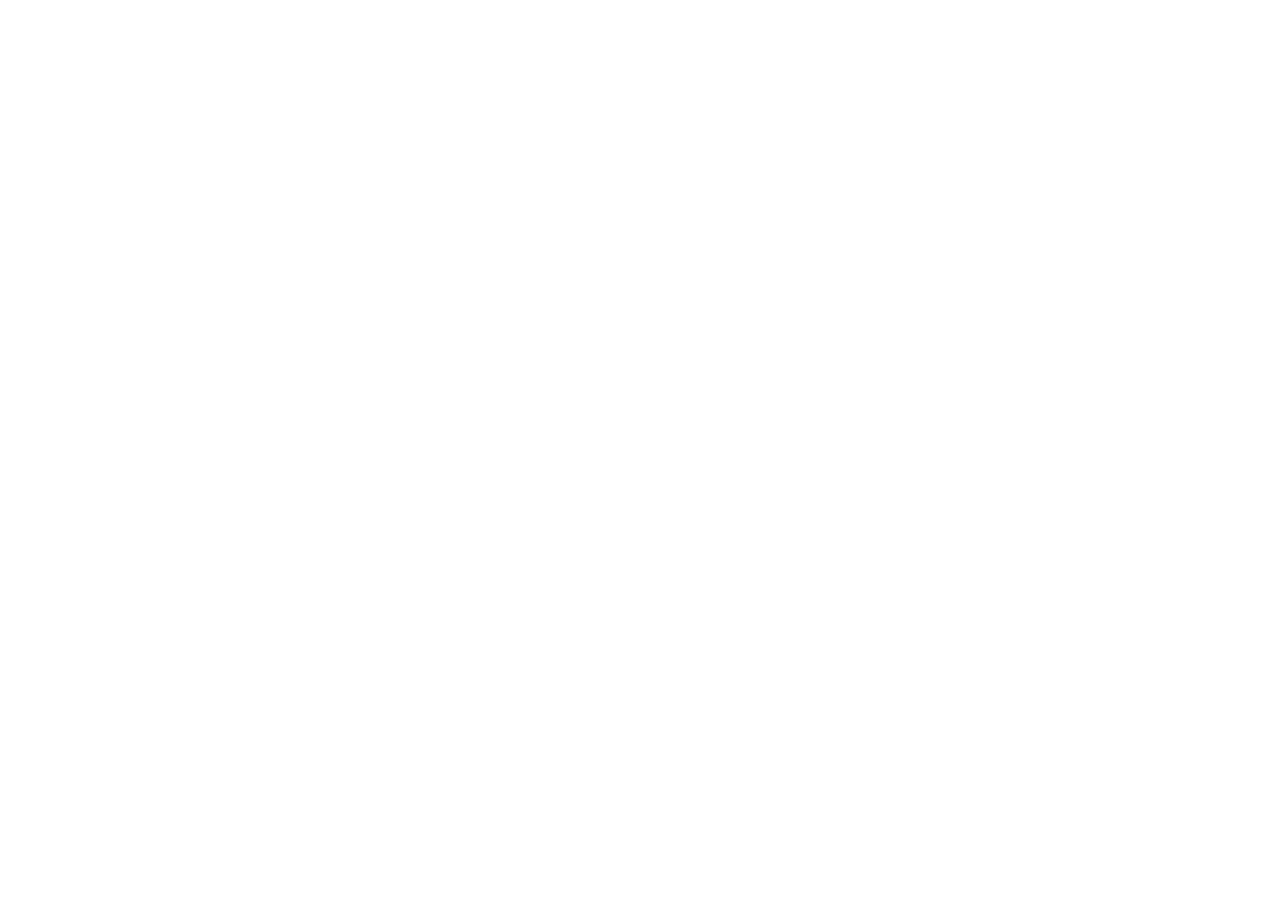
==== index.html @ 0b5f607f "init project" ====
<!DOCTYPE html>
<html lang="en">
<head>
    <meta charset="UTF-8">
    <meta http-equiv="X-UA-Compatible" content="IE=edge">
    <meta name="viewport" content="width=device-width, initial-scale=1.0">
    <title>Document</title>
</head>
<body>
    
</body>
</html>
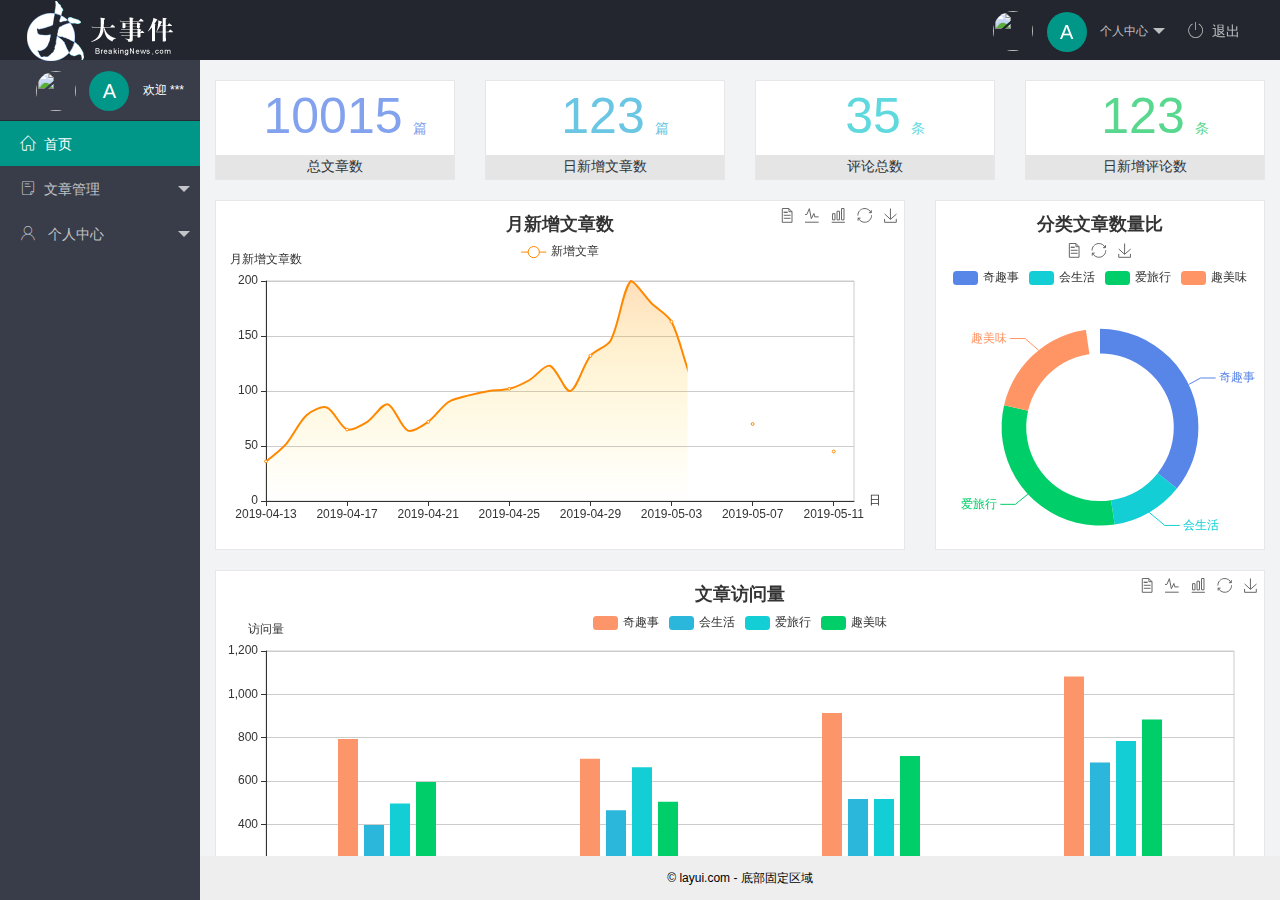
==== commit b4132ffc: "完成主页功能" ====
--- a/index.html
+++ b/index.html
@@ -1,12 +1,95 @@
 <!DOCTYPE html>
 <html lang="en">
+
 <head>
-    <meta charset="UTF-8">
-    <meta http-equiv="X-UA-Compatible" content="IE=edge">
-    <meta name="viewport" content="width=device-width, initial-scale=1.0">
-    <title>Document</title>
+  <meta charset="UTF-8">
+  <meta http-equiv="X-UA-Compatible" content="IE=edge">
+  <meta name="viewport" content="width=device-width, initial-scale=1.0">
+  <title>后台主页</title>
+  <link rel="stylesheet" href="/assets/lib/layui/css/layui.css">
+  <link rel="stylesheet" href="/assets/fonts/iconfont.css">
+  <link rel="stylesheet" href="/assets/css/index.css">
 </head>
-<body>
-    
+
+<body class="layui-layout-body">
+  <div class="layui-layout layui-layout-admin">
+    <div class="layui-header">
+      <div class="layui-logo">
+        <img src="/assets/images/logo.png" alt="" />
+      </div>
+      <!-- 头部区域（可配合layui已有的水平导航） -->
+      <ul class="layui-nav layui-layout-right">
+        <li class="layui-nav-item">
+          <a href="javascript:;" class="userinfo">
+            <img src="http://t.cn/RCzsdCq" class="layui-nav-img" />
+            <span class="text-avatar">A</span>
+            个人中心
+          </a>
+          <dl class="layui-nav-child">
+            <dd><a href="">基本资料</a></dd>
+            <dd><a href="">更换头像</a></dd>
+            <dd><a href="">重置密码</a></dd>
+          </dl>
+        </li>
+        <li class="layui-nav-item">
+          <a href="javascript:;" id="btnLogout"><span class="iconfont icon-tuichu"></span>退出</a>
+        </li>
+      </ul>
+    </div>
+
+    <div class="layui-side layui-bg-black">
+      <div class="layui-side-scroll">
+        <div class="userinfo">
+          <img src="http://t.cn/RCzsdCq" class="layui-nav-img">
+          <span class="text-avatar">A</span>
+          <span id="welcome">欢迎 ***</span>
+        </div>
+        <!-- 左侧导航区域（可配合layui已有的垂直导航） -->
+        <ul class="layui-nav layui-nav-tree" lay-filter="test" lay-shrink='all'>
+
+          <li class="layui-nav-item layui-this">
+            <a href="/home/dashboard.html" target="fm"><span class="iconfont icon-home"></span>首页</a>
+          </li>
+          <li class="layui-nav-item">
+            <a class="" href="javascript:;"><span class="iconfont icon-16"></span>文章管理</a>
+            <dl class="layui-nav-child">
+              <dd><a href="javascript:;"><i class="layui-icon layui-icon-app"></i> 文章类别</a></dd>
+              <dd><a href="javascript:;"><i class="layui-icon layui-icon-app"></i> 文章列表</a></dd>
+              <dd><a href="javascript:;"><i class="layui-icon layui-icon-app"></i> 发布文章</a></dd>
+            </dl>
+          </li>
+          <li class="layui-nav-item">
+            <a href="javascript:;"><span class="iconfont icon-user"></span> 个人中心 </a>
+            <dl class="layui-nav-child">
+              <dd><a href="javascript:;"><i class="layui-icon layui-icon-app"></i>资本资料</a></dd>
+              <dd><a href="javascript:;"><i class="layui-icon layui-icon-app"></i>更换头像</a></dd>
+              <dd><a href="javascript:;"><i class="layui-icon layui-icon-app"></i>重置密码</a></dd>
+            </dl>
+          </li>
+
+
+        </ul>
+      </div>
+    </div>
+
+    <div class="layui-body">
+      <!-- 内容主体区域 -->
+      <iframe src="/home/dashboard.html" frameborder="0" name="fm"></iframe>
+    </div>
+
+    <div class="layui-footer">
+      <!-- 底部固定区域 -->
+      © layui.com - 底部固定区域
+    </div>
+  </div>
+  <!-- 导入 layui 的JS文件 -->
+  <script src="/assets/lib/layui/layui.all.js"></script>
+  <!-- 导入JQ -->
+  <script src="/assets/lib/jquery.js"></script>
+  <!-- 导入拼接路径 -->
+  <script src="/assets/js/baseAPI.js"></script>
+  <!-- 导入自己的JS -->
+  <script src="/assets/js/index.js"></script>
 </body>
+
 </html>--- a/assets/lib/layui/css/layui.css
+++ b/assets/lib/layui/css/layui.css
@@ -0,0 +1,2 @@
+/** layui-v2.5.5 MIT License By https://www.layui.com */
+ .layui-inline,img{display:inline-block;vertical-align:middle}h1,h2,h3,h4,h5,h6{font-weight:400}.layui-edge,.layui-header,.layui-inline,.layui-main{position:relative}.layui-body,.layui-edge,.layui-elip{overflow:hidden}.layui-btn,.layui-edge,.layui-inline,img{vertical-align:middle}.layui-btn,.layui-disabled,.layui-icon,.layui-unselect{-moz-user-select:none;-webkit-user-select:none;-ms-user-select:none}.layui-elip,.layui-form-checkbox span,.layui-form-pane .layui-form-label{text-overflow:ellipsis;white-space:nowrap}.layui-breadcrumb,.layui-tree-btnGroup{visibility:hidden}blockquote,body,button,dd,div,dl,dt,form,h1,h2,h3,h4,h5,h6,input,li,ol,p,pre,td,textarea,th,ul{margin:0;padding:0;-webkit-tap-highlight-color:rgba(0,0,0,0)}a:active,a:hover{outline:0}img{border:none}li{list-style:none}table{border-collapse:collapse;border-spacing:0}h4,h5,h6{font-size:100%}button,input,optgroup,option,select,textarea{font-family:inherit;font-size:inherit;font-style:inherit;font-weight:inherit;outline:0}pre{white-space:pre-wrap;white-space:-moz-pre-wrap;white-space:-pre-wrap;white-space:-o-pre-wrap;word-wrap:break-word}body{line-height:24px;font:14px Helvetica Neue,Helvetica,PingFang SC,Tahoma,Arial,sans-serif}hr{height:1px;margin:10px 0;border:0;clear:both}a{color:#333;text-decoration:none}a:hover{color:#777}a cite{font-style:normal;*cursor:pointer}.layui-border-box,.layui-border-box *{box-sizing:border-box}.layui-box,.layui-box *{box-sizing:content-box}.layui-clear{clear:both;*zoom:1}.layui-clear:after{content:'\20';clear:both;*zoom:1;display:block;height:0}.layui-inline{*display:inline;*zoom:1}.layui-edge{display:inline-block;width:0;height:0;border-width:6px;border-style:dashed;border-color:transparent}.layui-edge-top{top:-4px;border-bottom-color:#999;border-bottom-style:solid}.layui-edge-right{border-left-color:#999;border-left-style:solid}.layui-edge-bottom{top:2px;border-top-color:#999;border-top-style:solid}.layui-edge-left{border-right-color:#999;border-right-style:solid}.layui-disabled,.layui-disabled:hover{color:#d2d2d2!important;cursor:not-allowed!important}.layui-circle{border-radius:100%}.layui-show{display:block!important}.layui-hide{display:none!important}@font-face{font-family:layui-icon;src:url(../font/iconfont.eot?v=250);src:url(../font/iconfont.eot?v=250#iefix) format('embedded-opentype'),url(../font/iconfont.woff2?v=250) format('woff2'),url(../font/iconfont.woff?v=250) format('woff'),url(../font/iconfont.ttf?v=250) format('truetype'),url(../font/iconfont.svg?v=250#layui-icon) format('svg')}.layui-icon{font-family:layui-icon!important;font-size:16px;font-style:normal;-webkit-font-smoothing:antialiased;-moz-osx-font-smoothing:grayscale}.layui-icon-reply-fill:before{content:"\e611"}.layui-icon-set-fill:before{content:"\e614"}.layui-icon-menu-fill:before{content:"\e60f"}.layui-icon-search:before{content:"\e615"}.layui-icon-share:before{content:"\e641"}.layui-icon-set-sm:before{content:"\e620"}.layui-icon-engine:before{content:"\e628"}.layui-icon-close:before{content:"\1006"}.layui-icon-close-fill:before{content:"\1007"}.layui-icon-chart-screen:before{content:"\e629"}.layui-icon-star:before{content:"\e600"}.layui-icon-circle-dot:before{content:"\e617"}.layui-icon-chat:before{content:"\e606"}.layui-icon-release:before{content:"\e609"}.layui-icon-list:before{content:"\e60a"}.layui-icon-chart:before{content:"\e62c"}.layui-icon-ok-circle:before{content:"\1005"}.layui-icon-layim-theme:before{content:"\e61b"}.layui-icon-table:before{content:"\e62d"}.layui-icon-right:before{content:"\e602"}.layui-icon-left:before{content:"\e603"}.layui-icon-cart-simple:before{content:"\e698"}.layui-icon-face-cry:before{content:"\e69c"}.layui-icon-face-smile:before{content:"\e6af"}.layui-icon-survey:before{content:"\e6b2"}.layui-icon-tree:before{content:"\e62e"}.layui-icon-upload-circle:before{content:"\e62f"}.layui-icon-add-circle:before{content:"\e61f"}.layui-icon-download-circle:before{content:"\e601"}.layui-icon-templeate-1:before{content:"\e630"}.layui-icon-util:before{content:"\e631"}.layui-icon-face-surprised:before{content:"\e664"}.layui-icon-edit:before{content:"\e642"}.layui-icon-speaker:before{content:"\e645"}.layui-icon-down:before{content:"\e61a"}.layui-icon-file:before{content:"\e621"}.layui-icon-layouts:before{content:"\e632"}.layui-icon-rate-half:before{content:"\e6c9"}.layui-icon-add-circle-fine:before{content:"\e608"}.layui-icon-prev-circle:before{content:"\e633"}.layui-icon-read:before{content:"\e705"}.layui-icon-404:before{content:"\e61c"}.layui-icon-carousel:before{content:"\e634"}.layui-icon-help:before{content:"\e607"}.layui-icon-code-circle:before{content:"\e635"}.layui-icon-water:before{content:"\e636"}.layui-icon-username:before{content:"\e66f"}.layui-icon-find-fill:before{content:"\e670"}.layui-icon-about:before{content:"\e60b"}.layui-icon-location:before{content:"\e715"}.layui-icon-up:before{content:"\e619"}.layui-icon-pause:before{content:"\e651"}.layui-icon-date:before{content:"\e637"}.layui-icon-layim-uploadfile:before{content:"\e61d"}.layui-icon-delete:before{content:"\e640"}.layui-icon-play:before{content:"\e652"}.layui-icon-top:before{content:"\e604"}.layui-icon-friends:before{content:"\e612"}.layui-icon-refresh-3:before{content:"\e9aa"}.layui-icon-ok:before{content:"\e605"}.layui-icon-layer:before{content:"\e638"}.layui-icon-face-smile-fine:before{content:"\e60c"}.layui-icon-dollar:before{content:"\e659"}.layui-icon-group:before{content:"\e613"}.layui-icon-layim-download:before{content:"\e61e"}.layui-icon-picture-fine:before{content:"\e60d"}.layui-icon-link:before{content:"\e64c"}.layui-icon-diamond:before{content:"\e735"}.layui-icon-log:before{content:"\e60e"}.layui-icon-rate-solid:before{content:"\e67a"}.layui-icon-fonts-del:before{content:"\e64f"}.layui-icon-unlink:before{content:"\e64d"}.layui-icon-fonts-clear:before{content:"\e639"}.layui-icon-triangle-r:before{content:"\e623"}.layui-icon-circle:before{content:"\e63f"}.layui-icon-radio:before{content:"\e643"}.layui-icon-align-center:before{content:"\e647"}.layui-icon-align-right:before{content:"\e648"}.layui-icon-align-left:before{content:"\e649"}.layui-icon-loading-1:before{content:"\e63e"}.layui-icon-return:before{content:"\e65c"}.layui-icon-fonts-strong:before{content:"\e62b"}.layui-icon-upload:before{content:"\e67c"}.layui-icon-dialogue:before{content:"\e63a"}.layui-icon-video:before{content:"\e6ed"}.layui-icon-headset:before{content:"\e6fc"}.layui-icon-cellphone-fine:before{content:"\e63b"}.layui-icon-add-1:before{content:"\e654"}.layui-icon-face-smile-b:before{content:"\e650"}.layui-icon-fonts-html:before{content:"\e64b"}.layui-icon-form:before{content:"\e63c"}.layui-icon-cart:before{content:"\e657"}.layui-icon-camera-fill:before{content:"\e65d"}.layui-icon-tabs:before{content:"\e62a"}.layui-icon-fonts-code:before{content:"\e64e"}.layui-icon-fire:before{content:"\e756"}.layui-icon-set:before{content:"\e716"}.layui-icon-fonts-u:before{content:"\e646"}.layui-icon-triangle-d:before{content:"\e625"}.layui-icon-tips:before{content:"\e702"}.layui-icon-picture:before{content:"\e64a"}.layui-icon-more-vertical:before{content:"\e671"}.layui-icon-flag:before{content:"\e66c"}.layui-icon-loading:before{content:"\e63d"}.layui-icon-fonts-i:before{content:"\e644"}.layui-icon-refresh-1:before{content:"\e666"}.layui-icon-rmb:before{content:"\e65e"}.layui-icon-home:before{content:"\e68e"}.layui-icon-user:before{content:"\e770"}.layui-icon-notice:before{content:"\e667"}.layui-icon-login-weibo:before{content:"\e675"}.layui-icon-voice:before{content:"\e688"}.layui-icon-upload-drag:before{content:"\e681"}.layui-icon-login-qq:before{content:"\e676"}.layui-icon-snowflake:before{content:"\e6b1"}.layui-icon-file-b:before{content:"\e655"}.layui-icon-template:before{content:"\e663"}.layui-icon-auz:before{content:"\e672"}.layui-icon-console:before{content:"\e665"}.layui-icon-app:before{content:"\e653"}.layui-icon-prev:before{content:"\e65a"}.layui-icon-website:before{content:"\e7ae"}.layui-icon-next:before{content:"\e65b"}.layui-icon-component:before{content:"\e857"}.layui-icon-more:before{content:"\e65f"}.layui-icon-login-wechat:before{content:"\e677"}.layui-icon-shrink-right:before{content:"\e668"}.layui-icon-spread-left:before{content:"\e66b"}.layui-icon-camera:before{content:"\e660"}.layui-icon-note:before{content:"\e66e"}.layui-icon-refresh:before{content:"\e669"}.layui-icon-female:before{content:"\e661"}.layui-icon-male:before{content:"\e662"}.layui-icon-password:before{content:"\e673"}.layui-icon-senior:before{content:"\e674"}.layui-icon-theme:before{content:"\e66a"}.layui-icon-tread:before{content:"\e6c5"}.layui-icon-praise:before{content:"\e6c6"}.layui-icon-star-fill:before{content:"\e658"}.layui-icon-rate:before{content:"\e67b"}.layui-icon-template-1:before{content:"\e656"}.layui-icon-vercode:before{content:"\e679"}.layui-icon-cellphone:before{content:"\e678"}.layui-icon-screen-full:before{content:"\e622"}.layui-icon-screen-restore:before{content:"\e758"}.layui-icon-cols:before{content:"\e610"}.layui-icon-export:before{content:"\e67d"}.layui-icon-print:before{content:"\e66d"}.layui-icon-slider:before{content:"\e714"}.layui-icon-addition:before{content:"\e624"}.layui-icon-subtraction:before{content:"\e67e"}.layui-icon-service:before{content:"\e626"}.layui-icon-transfer:before{content:"\e691"}.layui-main{width:1140px;margin:0 auto}.layui-header{z-index:1000;height:60px}.layui-header a:hover{transition:all .5s;-webkit-transition:all .5s}.layui-side{position:fixed;left:0;top:0;bottom:0;z-index:999;width:200px;overflow-x:hidden}.layui-side-scroll{position:relative;width:220px;height:100%;overflow-x:hidden}.layui-body{position:absolute;left:200px;right:0;top:0;bottom:0;z-index:998;width:auto;overflow-y:auto;box-sizing:border-box}.layui-layout-body{overflow:hidden}.layui-layout-admin .layui-header{background-color:#23262E}.layui-layout-admin .layui-side{top:60px;width:200px;overflow-x:hidden}.layui-layout-admin .layui-body{position:fixed;top:60px;bottom:44px}.layui-layout-admin .layui-main{width:auto;margin:0 15px}.layui-layout-admin .layui-footer{position:fixed;left:200px;right:0;bottom:0;height:44px;line-height:44px;padding:0 15px;background-color:#eee}.layui-layout-admin .layui-logo{position:absolute;left:0;top:0;width:200px;height:100%;line-height:60px;text-align:center;color:#009688;font-size:16px}.layui-layout-admin .layui-header .layui-nav{background:0 0}.layui-layout-left{position:absolute!important;left:200px;top:0}.layui-layout-right{position:absolute!important;right:0;top:0}.layui-container{position:relative;margin:0 auto;padding:0 15px;box-sizing:border-box}.layui-fluid{position:relative;margin:0 auto;padding:0 15px}.layui-row:after,.layui-row:before{content:'';display:block;clear:both}.layui-col-lg1,.layui-col-lg10,.layui-col-lg11,.layui-col-lg12,.layui-col-lg2,.layui-col-lg3,.layui-col-lg4,.layui-col-lg5,.layui-col-lg6,.layui-col-lg7,.layui-col-lg8,.layui-col-lg9,.layui-col-md1,.layui-col-md10,.layui-col-md11,.layui-col-md12,.layui-col-md2,.layui-col-md3,.layui-col-md4,.layui-col-md5,.layui-col-md6,.layui-col-md7,.layui-col-md8,.layui-col-md9,.layui-col-sm1,.layui-col-sm10,.layui-col-sm11,.layui-col-sm12,.layui-col-sm2,.layui-col-sm3,.layui-col-sm4,.layui-col-sm5,.layui-col-sm6,.layui-col-sm7,.layui-col-sm8,.layui-col-sm9,.layui-col-xs1,.layui-col-xs10,.layui-col-xs11,.layui-col-xs12,.layui-col-xs2,.layui-col-xs3,.layui-col-xs4,.layui-col-xs5,.layui-col-xs6,.layui-col-xs7,.layui-col-xs8,.layui-col-xs9{position:relative;display:block;box-sizing:border-box}.layui-col-xs1,.layui-col-xs10,.layui-col-xs11,.layui-col-xs12,.layui-col-xs2,.layui-col-xs3,.layui-col-xs4,.layui-col-xs5,.layui-col-xs6,.layui-col-xs7,.layui-col-xs8,.layui-col-xs9{float:left}.layui-col-xs1{width:8.33333333%}.layui-col-xs2{width:16.66666667%}.layui-col-xs3{width:25%}.layui-col-xs4{width:33.33333333%}.layui-col-xs5{width:41.66666667%}.layui-col-xs6{width:50%}.layui-col-xs7{width:58.33333333%}.layui-col-xs8{width:66.66666667%}.layui-col-xs9{width:75%}.layui-col-xs10{width:83.33333333%}.layui-col-xs11{width:91.66666667%}.layui-col-xs12{width:100%}.layui-col-xs-offset1{margin-left:8.33333333%}.layui-col-xs-offset2{margin-left:16.66666667%}.layui-col-xs-offset3{margin-left:25%}.layui-col-xs-offset4{margin-left:33.33333333%}.layui-col-xs-offset5{margin-left:41.66666667%}.layui-col-xs-offset6{margin-left:50%}.layui-col-xs-offset7{margin-left:58.33333333%}.layui-col-xs-offset8{margin-left:66.66666667%}.layui-col-xs-offset9{margin-left:75%}.layui-col-xs-offset10{margin-left:83.33333333%}.layui-col-xs-offset11{margin-left:91.66666667%}.layui-col-xs-offset12{margin-left:100%}@media screen and (max-width:768px){.layui-hide-xs{display:none!important}.layui-show-xs-block{display:block!important}.layui-show-xs-inline{display:inline!important}.layui-show-xs-inline-block{display:inline-block!important}}@media screen and (min-width:768px){.layui-container{width:750px}.layui-hide-sm{display:none!important}.layui-show-sm-block{display:block!important}.layui-show-sm-inline{display:inline!important}.layui-show-sm-inline-block{display:inline-block!important}.layui-col-sm1,.layui-col-sm10,.layui-col-sm11,.layui-col-sm12,.layui-col-sm2,.layui-col-sm3,.layui-col-sm4,.layui-col-sm5,.layui-col-sm6,.layui-col-sm7,.layui-col-sm8,.layui-col-sm9{float:left}.layui-col-sm1{width:8.33333333%}.layui-col-sm2{width:16.66666667%}.layui-col-sm3{width:25%}.layui-col-sm4{width:33.33333333%}.layui-col-sm5{width:41.66666667%}.layui-col-sm6{width:50%}.layui-col-sm7{width:58.33333333%}.layui-col-sm8{width:66.66666667%}.layui-col-sm9{width:75%}.layui-col-sm10{width:83.33333333%}.layui-col-sm11{width:91.66666667%}.layui-col-sm12{width:100%}.layui-col-sm-offset1{margin-left:8.33333333%}.layui-col-sm-offset2{margin-left:16.66666667%}.layui-col-sm-offset3{margin-left:25%}.layui-col-sm-offset4{margin-left:33.33333333%}.layui-col-sm-offset5{margin-left:41.66666667%}.layui-col-sm-offset6{margin-left:50%}.layui-col-sm-offset7{margin-left:58.33333333%}.layui-col-sm-offset8{margin-left:66.66666667%}.layui-col-sm-offset9{margin-left:75%}.layui-col-sm-offset10{margin-left:83.33333333%}.layui-col-sm-offset11{margin-left:91.66666667%}.layui-col-sm-offset12{margin-left:100%}}@media screen and (min-width:992px){.layui-container{width:970px}.layui-hide-md{display:none!important}.layui-show-md-block{display:block!important}.layui-show-md-inline{display:inline!important}.layui-show-md-inline-block{display:inline-block!important}.layui-col-md1,.layui-col-md10,.layui-col-md11,.layui-col-md12,.layui-col-md2,.layui-col-md3,.layui-col-md4,.layui-col-md5,.layui-col-md6,.layui-col-md7,.layui-col-md8,.layui-col-md9{float:left}.layui-col-md1{width:8.33333333%}.layui-col-md2{width:16.66666667%}.layui-col-md3{width:25%}.layui-col-md4{width:33.33333333%}.layui-col-md5{width:41.66666667%}.layui-col-md6{width:50%}.layui-col-md7{width:58.33333333%}.layui-col-md8{width:66.66666667%}.layui-col-md9{width:75%}.layui-col-md10{width:83.33333333%}.layui-col-md11{width:91.66666667%}.layui-col-md12{width:100%}.layui-col-md-offset1{margin-left:8.33333333%}.layui-col-md-offset2{margin-left:16.66666667%}.layui-col-md-offset3{margin-left:25%}.layui-col-md-offset4{margin-left:33.33333333%}.layui-col-md-offset5{margin-left:41.66666667%}.layui-col-md-offset6{margin-left:50%}.layui-col-md-offset7{margin-left:58.33333333%}.layui-col-md-offset8{margin-left:66.66666667%}.layui-col-md-offset9{margin-left:75%}.layui-col-md-offset10{margin-left:83.33333333%}.layui-col-md-offset11{margin-left:91.66666667%}.layui-col-md-offset12{margin-left:100%}}@media screen and (min-width:1200px){.layui-container{width:1170px}.layui-hide-lg{display:none!important}.layui-show-lg-block{display:block!important}.layui-show-lg-inline{display:inline!important}.layui-show-lg-inline-block{display:inline-block!important}.layui-col-lg1,.layui-col-lg10,.layui-col-lg11,.layui-col-lg12,.layui-col-lg2,.layui-col-lg3,.layui-col-lg4,.layui-col-lg5,.layui-col-lg6,.layui-col-lg7,.layui-col-lg8,.layui-col-lg9{float:left}.layui-col-lg1{width:8.33333333%}.layui-col-lg2{width:16.66666667%}.layui-col-lg3{width:25%}.layui-col-lg4{width:33.33333333%}.layui-col-lg5{width:41.66666667%}.layui-col-lg6{width:50%}.layui-col-lg7{width:58.33333333%}.layui-col-lg8{width:66.66666667%}.layui-col-lg9{width:75%}.layui-col-lg10{width:83.33333333%}.layui-col-lg11{width:91.66666667%}.layui-col-lg12{width:100%}.layui-col-lg-offset1{margin-left:8.33333333%}.layui-col-lg-offset2{margin-left:16.66666667%}.layui-col-lg-offset3{margin-left:25%}.layui-col-lg-offset4{margin-left:33.33333333%}.layui-col-lg-offset5{margin-left:41.66666667%}.layui-col-lg-offset6{margin-left:50%}.layui-col-lg-offset7{margin-left:58.33333333%}.layui-col-lg-offset8{margin-left:66.66666667%}.layui-col-lg-offset9{margin-left:75%}.layui-col-lg-offset10{margin-left:83.33333333%}.layui-col-lg-offset11{margin-left:91.66666667%}.layui-col-lg-offset12{margin-left:100%}}.layui-col-space1{margin:-.5px}.layui-col-space1>*{padding:.5px}.layui-col-space3{margin:-1.5px}.layui-col-space3>*{padding:1.5px}.layui-col-space5{margin:-2.5px}.layui-col-space5>*{padding:2.5px}.layui-col-space8{margin:-3.5px}.layui-col-space8>*{padding:3.5px}.layui-col-space10{margin:-5px}.layui-col-space10>*{padding:5px}.layui-col-space12{margin:-6px}.layui-col-space12>*{padding:6px}.layui-col-space15{margin:-7.5px}.layui-col-space15>*{padding:7.5px}.layui-col-space18{margin:-9px}.layui-col-space18>*{padding:9px}.layui-col-space20{margin:-10px}.layui-col-space20>*{padding:10px}.layui-col-space22{margin:-11px}.layui-col-space22>*{padding:11px}.layui-col-space25{margin:-12.5px}.layui-col-space25>*{padding:12.5px}.layui-col-space30{margin:-15px}.layui-col-space30>*{padding:15px}.layui-btn,.layui-input,.layui-select,.layui-textarea,.layui-upload-button{outline:0;-webkit-appearance:none;transition:all .3s;-webkit-transition:all .3s;box-sizing:border-box}.layui-elem-quote{margin-bottom:10px;padding:15px;line-height:22px;border-left:5px solid #009688;border-radius:0 2px 2px 0;background-color:#f2f2f2}.layui-quote-nm{border-style:solid;border-width:1px 1px 1px 5px;background:0 0}.layui-elem-field{margin-bottom:10px;padding:0;border-width:1px;border-style:solid}.layui-elem-field legend{margin-left:20px;padding:0 10px;font-size:20px;font-weight:300}.layui-field-title{margin:10px 0 20px;border-width:1px 0 0}.layui-field-box{padding:10px 15px}.layui-field-title .layui-field-box{padding:10px 0}.layui-progress{position:relative;height:6px;border-radius:20px;background-color:#e2e2e2}.layui-progress-bar{position:absolute;left:0;top:0;width:0;max-width:100%;height:6px;border-radius:20px;text-align:right;background-color:#5FB878;transition:all .3s;-webkit-transition:all .3s}.layui-progress-big,.layui-progress-big .layui-progress-bar{height:18px;line-height:18px}.layui-progress-text{position:relative;top:-20px;line-height:18px;font-size:12px;color:#666}.layui-progress-big .layui-progress-text{position:static;padding:0 10px;color:#fff}.layui-collapse{border-width:1px;border-style:solid;border-radius:2px}.layui-colla-content,.layui-colla-item{border-top-width:1px;border-top-style:solid}.layui-colla-item:first-child{border-top:none}.layui-colla-title{position:relative;height:42px;line-height:42px;padding:0 15px 0 35px;color:#333;background-color:#f2f2f2;cursor:pointer;font-size:14px;overflow:hidden}.layui-colla-content{display:none;padding:10px 15px;line-height:22px;color:#666}.layui-colla-icon{position:absolute;left:15px;top:0;font-size:14px}.layui-card{margin-bottom:15px;border-radius:2px;background-color:#fff;box-shadow:0 1px 2px 0 rgba(0,0,0,.05)}.layui-card:last-child{margin-bottom:0}.layui-card-header{position:relative;height:42px;line-height:42px;padding:0 15px;border-bottom:1px solid #f6f6f6;color:#333;border-radius:2px 2px 0 0;font-size:14px}.layui-bg-black,.layui-bg-blue,.layui-bg-cyan,.layui-bg-green,.layui-bg-orange,.layui-bg-red{color:#fff!important}.layui-card-body{position:relative;padding:10px 15px;line-height:24px}.layui-card-body[pad15]{padding:15px}.layui-card-body[pad20]{padding:20px}.layui-card-body .layui-table{margin:5px 0}.layui-card .layui-tab{margin:0}.layui-panel-window{position:relative;padding:15px;border-radius:0;border-top:5px solid #E6E6E6;background-color:#fff}.layui-auxiliar-moving{position:fixed;left:0;right:0;top:0;bottom:0;width:100%;height:100%;background:0 0;z-index:9999999999}.layui-form-label,.layui-form-mid,.layui-form-select,.layui-input-block,.layui-input-inline,.layui-textarea{position:relative}.layui-bg-red{background-color:#FF5722!important}.layui-bg-orange{background-color:#FFB800!important}.layui-bg-green{background-color:#009688!important}.layui-bg-cyan{background-color:#2F4056!important}.layui-bg-blue{background-color:#1E9FFF!important}.layui-bg-black{background-color:#393D49!important}.layui-bg-gray{background-color:#eee!important;color:#666!important}.layui-badge-rim,.layui-colla-content,.layui-colla-item,.layui-collapse,.layui-elem-field,.layui-form-pane .layui-form-item[pane],.layui-form-pane .layui-form-label,.layui-input,.layui-layedit,.layui-layedit-tool,.layui-quote-nm,.layui-select,.layui-tab-bar,.layui-tab-card,.layui-tab-title,.layui-tab-title .layui-this:after,.layui-textarea{border-color:#e6e6e6}.layui-timeline-item:before,hr{background-color:#e6e6e6}.layui-text{line-height:22px;font-size:14px;color:#666}.layui-text h1,.layui-text h2,.layui-text h3{font-weight:500;color:#333}.layui-text h1{font-size:30px}.layui-text h2{font-size:24px}.layui-text h3{font-size:18px}.layui-text a:not(.layui-btn){color:#01AAED}.layui-text a:not(.layui-btn):hover{text-decoration:underline}.layui-text ul{padding:5px 0 5px 15px}.layui-text ul li{margin-top:5px;list-style-type:disc}.layui-text em,.layui-word-aux{color:#999!important;padding:0 5px!important}.layui-btn{display:inline-block;height:38px;line-height:38px;padding:0 18px;background-color:#009688;color:#fff;white-space:nowrap;text-align:center;font-size:14px;border:none;border-radius:2px;cursor:pointer}.layui-btn:hover{opacity:.8;filter:alpha(opacity=80);color:#fff}.layui-btn:active{opacity:1;filter:alpha(opacity=100)}.layui-btn+.layui-btn{margin-left:10px}.layui-btn-container{font-size:0}.layui-btn-container .layui-btn{margin-right:10px;margin-bottom:10px}.layui-btn-container .layui-btn+.layui-btn{margin-left:0}.layui-table .layui-btn-container .layui-btn{margin-bottom:9px}.layui-btn-radius{border-radius:100px}.layui-btn .layui-icon{margin-right:3px;font-size:18px;vertical-align:bottom;vertical-align:middle\9}.layui-btn-primary{border:1px solid #C9C9C9;background-color:#fff;color:#555}.layui-btn-primary:hover{border-color:#009688;color:#333}.layui-btn-normal{background-color:#1E9FFF}.layui-btn-warm{background-color:#FFB800}.layui-btn-danger{background-color:#FF5722}.layui-btn-checked{background-color:#5FB878}.layui-btn-disabled,.layui-btn-disabled:active,.layui-btn-disabled:hover{border:1px solid #e6e6e6;background-color:#FBFBFB;color:#C9C9C9;cursor:not-allowed;opacity:1}.layui-btn-lg{height:44px;line-height:44px;padding:0 25px;font-size:16px}.layui-btn-sm{height:30px;line-height:30px;padding:0 10px;font-size:12px}.layui-btn-sm i{font-size:16px!important}.layui-btn-xs{height:22px;line-height:22px;padding:0 5px;font-size:12px}.layui-btn-xs i{font-size:14px!important}.layui-btn-group{display:inline-block;vertical-align:middle;font-size:0}.layui-btn-group .layui-btn{margin-left:0!important;margin-right:0!important;border-left:1px solid rgba(255,255,255,.5);border-radius:0}.layui-btn-group .layui-btn-primary{border-left:none}.layui-btn-group .layui-btn-primary:hover{border-color:#C9C9C9;color:#009688}.layui-btn-group .layui-btn:first-child{border-left:none;border-radius:2px 0 0 2px}.layui-btn-group .layui-btn-primary:first-child{border-left:1px solid #c9c9c9}.layui-btn-group .layui-btn:last-child{border-radius:0 2px 2px 0}.layui-btn-group .layui-btn+.layui-btn{margin-left:0}.layui-btn-group+.layui-btn-group{margin-left:10px}.layui-btn-fluid{width:100%}.layui-input,.layui-select,.layui-textarea{height:38px;line-height:1.3;line-height:38px\9;border-width:1px;border-style:solid;background-color:#fff;border-radius:2px}.layui-input::-webkit-input-placeholder,.layui-select::-webkit-input-placeholder,.layui-textarea::-webkit-input-placeholder{line-height:1.3}.layui-input,.layui-textarea{display:block;width:100%;padding-left:10px}.layui-input:hover,.layui-textarea:hover{border-color:#D2D2D2!important}.layui-input:focus,.layui-textarea:focus{border-color:#C9C9C9!important}.layui-textarea{min-height:100px;height:auto;line-height:20px;padding:6px 10px;resize:vertical}.layui-select{padding:0 10px}.layui-form input[type=checkbox],.layui-form input[type=radio],.layui-form select{display:none}.layui-form [lay-ignore]{display:initial}.layui-form-item{margin-bottom:15px;clear:both;*zoom:1}.layui-form-item:after{content:'\20';clear:both;*zoom:1;display:block;height:0}.layui-form-label{float:left;display:block;padding:9px 15px;width:80px;font-weight:400;line-height:20px;text-align:right}.layui-form-label-col{display:block;float:none;padding:9px 0;line-height:20px;text-align:left}.layui-form-item .layui-inline{margin-bottom:5px;margin-right:10px}.layui-input-block{margin-left:110px;min-height:36px}.layui-input-inline{display:inline-block;vertical-align:middle}.layui-form-item .layui-input-inline{float:left;width:190px;margin-right:10px}.layui-form-text .layui-input-inline{width:auto}.layui-form-mid{float:left;display:block;padding:9px 0!important;line-height:20px;margin-right:10px}.layui-form-danger+.layui-form-select .layui-input,.layui-form-danger:focus{border-color:#FF5722!important}.layui-form-select .layui-input{padding-right:30px;cursor:pointer}.layui-form-select .layui-edge{position:absolute;right:10px;top:50%;margin-top:-3px;cursor:pointer;border-width:6px;border-top-color:#c2c2c2;border-top-style:solid;transition:all .3s;-webkit-transition:all .3s}.layui-form-select dl{display:none;position:absolute;left:0;top:42px;padding:5px 0;z-index:899;min-width:100%;border:1px solid #d2d2d2;max-height:300px;overflow-y:auto;background-color:#fff;border-radius:2px;box-shadow:0 2px 4px rgba(0,0,0,.12);box-sizing:border-box}.layui-form-select dl dd,.layui-form-select dl dt{padding:0 10px;line-height:36px;white-space:nowrap;overflow:hidden;text-overflow:ellipsis}.layui-form-select dl dt{font-size:12px;color:#999}.layui-form-select dl dd{cursor:pointer}.layui-form-select dl dd:hover{background-color:#f2f2f2;-webkit-transition:.5s all;transition:.5s all}.layui-form-select .layui-select-group dd{padding-left:20px}.layui-form-select dl dd.layui-select-tips{padding-left:10px!important;color:#999}.layui-form-select dl dd.layui-this{background-color:#5FB878;color:#fff}.layui-form-checkbox,.layui-form-select dl dd.layui-disabled{background-color:#fff}.layui-form-selected dl{display:block}.layui-form-checkbox,.layui-form-checkbox *,.layui-form-switch{display:inline-block;vertical-align:middle}.layui-form-selected .layui-edge{margin-top:-9px;-webkit-transform:rotate(180deg);transform:rotate(180deg);margin-top:-3px\9}:root .layui-form-selected .layui-edge{margin-top:-9px\0/IE9}.layui-form-selectup dl{top:auto;bottom:42px}.layui-select-none{margin:5px 0;text-align:center;color:#999}.layui-select-disabled .layui-disabled{border-color:#eee!important}.layui-select-disabled .layui-edge{border-top-color:#d2d2d2}.layui-form-checkbox{position:relative;height:30px;line-height:30px;margin-right:10px;padding-right:30px;cursor:pointer;font-size:0;-webkit-transition:.1s linear;transition:.1s linear;box-sizing:border-box}.layui-form-checkbox span{padding:0 10px;height:100%;font-size:14px;border-radius:2px 0 0 2px;background-color:#d2d2d2;color:#fff;overflow:hidden}.layui-form-checkbox:hover span{background-color:#c2c2c2}.layui-form-checkbox i{position:absolute;right:0;top:0;width:30px;height:28px;border:1px solid #d2d2d2;border-left:none;border-radius:0 2px 2px 0;color:#fff;font-size:20px;text-align:center}.layui-form-checkbox:hover i{border-color:#c2c2c2;color:#c2c2c2}.layui-form-checked,.layui-form-checked:hover{border-color:#5FB878}.layui-form-checked span,.layui-form-checked:hover span{background-color:#5FB878}.layui-form-checked i,.layui-form-checked:hover i{color:#5FB878}.layui-form-item .layui-form-checkbox{margin-top:4px}.layui-form-checkbox[lay-skin=primary]{height:auto!important;line-height:normal!important;min-width:18px;min-height:18px;border:none!important;margin-right:0;padding-left:28px;padding-right:0;background:0 0}.layui-form-checkbox[lay-skin=primary] span{padding-left:0;padding-right:15px;line-height:18px;background:0 0;color:#666}.layui-form-checkbox[lay-skin=primary] i{right:auto;left:0;width:16px;height:16px;line-height:16px;border:1px solid #d2d2d2;font-size:12px;border-radius:2px;background-color:#fff;-webkit-transition:.1s linear;transition:.1s linear}.layui-form-checkbox[lay-skin=primary]:hover i{border-color:#5FB878;color:#fff}.layui-form-checked[lay-skin=primary] i{border-color:#5FB878!important;background-color:#5FB878;color:#fff}.layui-checkbox-disbaled[lay-skin=primary] span{background:0 0!important;color:#c2c2c2}.layui-checkbox-disbaled[lay-skin=primary]:hover i{border-color:#d2d2d2}.layui-form-item .layui-form-checkbox[lay-skin=primary]{margin-top:10px}.layui-form-switch{position:relative;height:22px;line-height:22px;min-width:35px;padding:0 5px;margin-top:8px;border:1px solid #d2d2d2;border-radius:20px;cursor:pointer;background-color:#fff;-webkit-transition:.1s linear;transition:.1s linear}.layui-form-switch i{position:absolute;left:5px;top:3px;width:16px;height:16px;border-radius:20px;background-color:#d2d2d2;-webkit-transition:.1s linear;transition:.1s linear}.layui-form-switch em{position:relative;top:0;width:25px;margin-left:21px;padding:0!important;text-align:center!important;color:#999!important;font-style:normal!important;font-size:12px}.layui-form-onswitch{border-color:#5FB878;background-color:#5FB878}.layui-checkbox-disbaled,.layui-checkbox-disbaled i{border-color:#e2e2e2!important}.layui-form-onswitch i{left:100%;margin-left:-21px;background-color:#fff}.layui-form-onswitch em{margin-left:5px;margin-right:21px;color:#fff!important}.layui-checkbox-disbaled span{background-color:#e2e2e2!important}.layui-checkbox-disbaled:hover i{color:#fff!important}[lay-radio]{display:none}.layui-form-radio,.layui-form-radio *{display:inline-block;vertical-align:middle}.layui-form-radio{line-height:28px;margin:6px 10px 0 0;padding-right:10px;cursor:pointer;font-size:0}.layui-form-radio *{font-size:14px}.layui-form-radio>i{margin-right:8px;font-size:22px;color:#c2c2c2}.layui-form-radio>i:hover,.layui-form-radioed>i{color:#5FB878}.layui-radio-disbaled>i{color:#e2e2e2!important}.layui-form-pane .layui-form-label{width:110px;padding:8px 15px;height:38px;line-height:20px;border-width:1px;border-style:solid;border-radius:2px 0 0 2px;text-align:center;background-color:#FBFBFB;overflow:hidden;box-sizing:border-box}.layui-form-pane .layui-input-inline{margin-left:-1px}.layui-form-pane .layui-input-block{margin-left:110px;left:-1px}.layui-form-pane .layui-input{border-radius:0 2px 2px 0}.layui-form-pane .layui-form-text .layui-form-label{float:none;width:100%;border-radius:2px;box-sizing:border-box;text-align:left}.layui-form-pane .layui-form-text .layui-input-inline{display:block;margin:0;top:-1px;clear:both}.layui-form-pane .layui-form-text .layui-input-block{margin:0;left:0;top:-1px}.layui-form-pane .layui-form-text .layui-textarea{min-height:100px;border-radius:0 0 2px 2px}.layui-form-pane .layui-form-checkbox{margin:4px 0 4px 10px}.layui-form-pane .layui-form-radio,.layui-form-pane .layui-form-switch{margin-top:6px;margin-left:10px}.layui-form-pane .layui-form-item[pane]{position:relative;border-width:1px;border-style:solid}.layui-form-pane .layui-form-item[pane] .layui-form-label{position:absolute;left:0;top:0;height:100%;border-width:0 1px 0 0}.layui-form-pane .layui-form-item[pane] .layui-input-inline{margin-left:110px}@media screen and (max-width:450px){.layui-form-item .layui-form-label{text-overflow:ellipsis;overflow:hidden;white-space:nowrap}.layui-form-item .layui-inline{display:block;margin-right:0;margin-bottom:20px;clear:both}.layui-form-item .layui-inline:after{content:'\20';clear:both;display:block;height:0}.layui-form-item .layui-input-inline{display:block;float:none;left:-3px;width:auto;margin:0 0 10px 112px}.layui-form-item .layui-input-inline+.layui-form-mid{margin-left:110px;top:-5px;padding:0}.layui-form-item .layui-form-checkbox{margin-right:5px;margin-bottom:5px}}.layui-layedit{border-width:1px;border-style:solid;border-radius:2px}.layui-layedit-tool{padding:3px 5px;border-bottom-width:1px;border-bottom-style:solid;font-size:0}.layedit-tool-fixed{position:fixed;top:0;border-top:1px solid #e2e2e2}.layui-layedit-tool .layedit-tool-mid,.layui-layedit-tool .layui-icon{display:inline-block;vertical-align:middle;text-align:center;font-size:14px}.layui-layedit-tool .layui-icon{position:relative;width:32px;height:30px;line-height:30px;margin:3px 5px;color:#777;cursor:pointer;border-radius:2px}.layui-layedit-tool .layui-icon:hover{color:#393D49}.layui-layedit-tool .layui-icon:active{color:#000}.layui-layedit-tool .layedit-tool-active{background-color:#e2e2e2;color:#000}.layui-layedit-tool .layui-disabled,.layui-layedit-tool .layui-disabled:hover{color:#d2d2d2;cursor:not-allowed}.layui-layedit-tool .layedit-tool-mid{width:1px;height:18px;margin:0 10px;background-color:#d2d2d2}.layedit-tool-html{width:50px!important;font-size:30px!important}.layedit-tool-b,.layedit-tool-code,.layedit-tool-help{font-size:16px!important}.layedit-tool-d,.layedit-tool-face,.layedit-tool-image,.layedit-tool-unlink{font-size:18px!important}.layedit-tool-image input{position:absolute;font-size:0;left:0;top:0;width:100%;height:100%;opacity:.01;filter:Alpha(opacity=1);cursor:pointer}.layui-layedit-iframe iframe{display:block;width:100%}#LAY_layedit_code{overflow:hidden}.layui-laypage{display:inline-block;*display:inline;*zoom:1;vertical-align:middle;margin:10px 0;font-size:0}.layui-laypage>a:first-child,.layui-laypage>a:first-child em{border-radius:2px 0 0 2px}.layui-laypage>a:last-child,.layui-laypage>a:last-child em{border-radius:0 2px 2px 0}.layui-laypage>:first-child{margin-left:0!important}.layui-laypage>:last-child{margin-right:0!important}.layui-laypage a,.layui-laypage button,.layui-laypage input,.layui-laypage select,.layui-laypage span{border:1px solid #e2e2e2}.layui-laypage a,.layui-laypage span{display:inline-block;*display:inline;*zoom:1;vertical-align:middle;padding:0 15px;height:28px;line-height:28px;margin:0 -1px 5px 0;background-color:#fff;color:#333;font-size:12px}.layui-flow-more a *,.layui-laypage input,.layui-table-view select[lay-ignore]{display:inline-block}.layui-laypage a:hover{color:#009688}.layui-laypage em{font-style:normal}.layui-laypage .layui-laypage-spr{color:#999;font-weight:700}.layui-laypage a{text-decoration:none}.layui-laypage .layui-laypage-curr{position:relative}.layui-laypage .layui-laypage-curr em{position:relative;color:#fff}.layui-laypage .layui-laypage-curr .layui-laypage-em{position:absolute;left:-1px;top:-1px;padding:1px;width:100%;height:100%;background-color:#009688}.layui-laypage-em{border-radius:2px}.layui-laypage-next em,.layui-laypage-prev em{font-family:Sim sun;font-size:16px}.layui-laypage .layui-laypage-count,.layui-laypage .layui-laypage-limits,.layui-laypage .layui-laypage-refresh,.layui-laypage .layui-laypage-skip{margin-left:10px;margin-right:10px;padding:0;border:none}.layui-laypage .layui-laypage-limits,.layui-laypage .layui-laypage-refresh{vertical-align:top}.layui-laypage .layui-laypage-refresh i{font-size:18px;cursor:pointer}.layui-laypage select{height:22px;padding:3px;border-radius:2px;cursor:pointer}.layui-laypage .layui-laypage-skip{height:30px;line-height:30px;color:#999}.layui-laypage button,.layui-laypage input{height:30px;line-height:30px;border-radius:2px;vertical-align:top;background-color:#fff;box-sizing:border-box}.layui-laypage input{width:40px;margin:0 10px;padding:0 3px;text-align:center}.layui-laypage input:focus,.layui-laypage select:focus{border-color:#009688!important}.layui-laypage button{margin-left:10px;padding:0 10px;cursor:pointer}.layui-table,.layui-table-view{margin:10px 0}.layui-flow-more{margin:10px 0;text-align:center;color:#999;font-size:14px}.layui-flow-more a{height:32px;line-height:32px}.layui-flow-more a *{vertical-align:top}.layui-flow-more a cite{padding:0 20px;border-radius:3px;background-color:#eee;color:#333;font-style:normal}.layui-flow-more a cite:hover{opacity:.8}.layui-flow-more a i{font-size:30px;color:#737383}.layui-table{width:100%;background-color:#fff;color:#666}.layui-table tr{transition:all .3s;-webkit-transition:all .3s}.layui-table th{text-align:left;font-weight:400}.layui-table tbody tr:hover,.layui-table thead tr,.layui-table-click,.layui-table-header,.layui-table-hover,.layui-table-mend,.layui-table-patch,.layui-table-tool,.layui-table-total,.layui-table-total tr,.layui-table[lay-even] tr:nth-child(even){background-color:#f2f2f2}.layui-table td,.layui-table th,.layui-table-col-set,.layui-table-fixed-r,.layui-table-grid-down,.layui-table-header,.layui-table-page,.layui-table-tips-main,.layui-table-tool,.layui-table-total,.layui-table-view,.layui-table[lay-skin=line],.layui-table[lay-skin=row]{border-width:1px;border-style:solid;border-color:#e6e6e6}.layui-table td,.layui-table th{position:relative;padding:9px 15px;min-height:20px;line-height:20px;font-size:14px}.layui-table[lay-skin=line] td,.layui-table[lay-skin=line] th{border-width:0 0 1px}.layui-table[lay-skin=row] td,.layui-table[lay-skin=row] th{border-width:0 1px 0 0}.layui-table[lay-skin=nob] td,.layui-table[lay-skin=nob] th{border:none}.layui-table img{max-width:100px}.layui-table[lay-size=lg] td,.layui-table[lay-size=lg] th{padding:15px 30px}.layui-table-view .layui-table[lay-size=lg] .layui-table-cell{height:40px;line-height:40px}.layui-table[lay-size=sm] td,.layui-table[lay-size=sm] th{font-size:12px;padding:5px 10px}.layui-table-view .layui-table[lay-size=sm] .layui-table-cell{height:20px;line-height:20px}.layui-table[lay-data]{display:none}.layui-table-box{position:relative;overflow:hidden}.layui-table-view .layui-table{position:relative;width:auto;margin:0}.layui-table-view .layui-table[lay-skin=line]{border-width:0 1px 0 0}.layui-table-view .layui-table[lay-skin=row]{border-width:0 0 1px}.layui-table-view .layui-table td,.layui-table-view .layui-table th{padding:5px 0;border-top:none;border-left:none}.layui-table-view .layui-table th.layui-unselect .layui-table-cell span{cursor:pointer}.layui-table-view .layui-table td{cursor:default}.layui-table-view .layui-table td[data-edit=text]{cursor:text}.layui-table-view .layui-form-checkbox[lay-skin=primary] i{width:18px;height:18px}.layui-table-view .layui-form-radio{line-height:0;padding:0}.layui-table-view .layui-form-radio>i{margin:0;font-size:20px}.layui-table-init{position:absolute;left:0;top:0;width:100%;height:100%;text-align:center;z-index:110}.layui-table-init .layui-icon{position:absolute;left:50%;top:50%;margin:-15px 0 0 -15px;font-size:30px;color:#c2c2c2}.layui-table-header{border-width:0 0 1px;overflow:hidden}.layui-table-header .layui-table{margin-bottom:-1px}.layui-table-tool .layui-inline[lay-event]{position:relative;width:26px;height:26px;padding:5px;line-height:16px;margin-right:10px;text-align:center;color:#333;border:1px solid #ccc;cursor:pointer;-webkit-transition:.5s all;transition:.5s all}.layui-table-tool .layui-inline[lay-event]:hover{border:1px solid #999}.layui-table-tool-temp{padding-right:120px}.layui-table-tool-self{position:absolute;right:17px;top:10px}.layui-table-tool .layui-table-tool-self .layui-inline[lay-event]{margin:0 0 0 10px}.layui-table-tool-panel{position:absolute;top:29px;left:-1px;padding:5px 0;min-width:150px;min-height:40px;border:1px solid #d2d2d2;text-align:left;overflow-y:auto;background-color:#fff;box-shadow:0 2px 4px rgba(0,0,0,.12)}.layui-table-cell,.layui-table-tool-panel li{overflow:hidden;text-overflow:ellipsis;white-space:nowrap}.layui-table-tool-panel li{padding:0 10px;line-height:30px;-webkit-transition:.5s all;transition:.5s all}.layui-table-tool-panel li .layui-form-checkbox[lay-skin=primary]{width:100%;padding-left:28px}.layui-table-tool-panel li:hover{background-color:#f2f2f2}.layui-table-tool-panel li .layui-form-checkbox[lay-skin=primary] i{position:absolute;left:0;top:0}.layui-table-tool-panel li .layui-form-checkbox[lay-skin=primary] span{padding:0}.layui-table-tool .layui-table-tool-self .layui-table-tool-panel{left:auto;right:-1px}.layui-table-col-set{position:absolute;right:0;top:0;width:20px;height:100%;border-width:0 0 0 1px;background-color:#fff}.layui-table-sort{width:10px;height:20px;margin-left:5px;cursor:pointer!important}.layui-table-sort .layui-edge{position:absolute;left:5px;border-width:5px}.layui-table-sort .layui-table-sort-asc{top:3px;border-top:none;border-bottom-style:solid;border-bottom-color:#b2b2b2}.layui-table-sort .layui-table-sort-asc:hover{border-bottom-color:#666}.layui-table-sort .layui-table-sort-desc{bottom:5px;border-bottom:none;border-top-style:solid;border-top-color:#b2b2b2}.layui-table-sort .layui-table-sort-desc:hover{border-top-color:#666}.layui-table-sort[lay-sort=asc] .layui-table-sort-asc{border-bottom-color:#000}.layui-table-sort[lay-sort=desc] .layui-table-sort-desc{border-top-color:#000}.layui-table-cell{height:28px;line-height:28px;padding:0 15px;position:relative;box-sizing:border-box}.layui-table-cell .layui-form-checkbox[lay-skin=primary]{top:-1px;padding:0}.layui-table-cell .layui-table-link{color:#01AAED}.laytable-cell-checkbox,.laytable-cell-numbers,.laytable-cell-radio,.laytable-cell-space{padding:0;text-align:center}.layui-table-body{position:relative;overflow:auto;margin-right:-1px;margin-bottom:-1px}.layui-table-body .layui-none{line-height:26px;padding:15px;text-align:center;color:#999}.layui-table-fixed{position:absolute;left:0;top:0;z-index:101}.layui-table-fixed .layui-table-body{overflow:hidden}.layui-table-fixed-l{box-shadow:0 -1px 8px rgba(0,0,0,.08)}.layui-table-fixed-r{left:auto;right:-1px;border-width:0 0 0 1px;box-shadow:-1px 0 8px rgba(0,0,0,.08)}.layui-table-fixed-r .layui-table-header{position:relative;overflow:visible}.layui-table-mend{position:absolute;right:-49px;top:0;height:100%;width:50px}.layui-table-tool{position:relative;z-index:890;width:100%;min-height:50px;line-height:30px;padding:10px 15px;border-width:0 0 1px}.layui-table-tool .layui-btn-container{margin-bottom:-10px}.layui-table-page,.layui-table-total{border-width:1px 0 0;margin-bottom:-1px;overflow:hidden}.layui-table-page{position:relative;width:100%;padding:7px 7px 0;height:41px;font-size:12px;white-space:nowrap}.layui-table-page>div{height:26px}.layui-table-page .layui-laypage{margin:0}.layui-table-page .layui-laypage a,.layui-table-page .layui-laypage span{height:26px;line-height:26px;margin-bottom:10px;border:none;background:0 0}.layui-table-page .layui-laypage a,.layui-table-page .layui-laypage span.layui-laypage-curr{padding:0 12px}.layui-table-page .layui-laypage span{margin-left:0;padding:0}.layui-table-page .layui-laypage .layui-laypage-prev{margin-left:-7px!important}.layui-table-page .layui-laypage .layui-laypage-curr .layui-laypage-em{left:0;top:0;padding:0}.layui-table-page .layui-laypage button,.layui-table-page .layui-laypage input{height:26px;line-height:26px}.layui-table-page .layui-laypage input{width:40px}.layui-table-page .layui-laypage button{padding:0 10px}.layui-table-page select{height:18px}.layui-table-patch .layui-table-cell{padding:0;width:30px}.layui-table-edit{position:absolute;left:0;top:0;width:100%;height:100%;padding:0 14px 1px;border-radius:0;box-shadow:1px 1px 20px rgba(0,0,0,.15)}.layui-table-edit:focus{border-color:#5FB878!important}select.layui-table-edit{padding:0 0 0 10px;border-color:#C9C9C9}.layui-table-view .layui-form-checkbox,.layui-table-view .layui-form-radio,.layui-table-view .layui-form-switch{top:0;margin:0;box-sizing:content-box}.layui-table-view .layui-form-checkbox{top:-1px;height:26px;line-height:26px}.layui-table-view .layui-form-checkbox i{height:26px}.layui-table-grid .layui-table-cell{overflow:visible}.layui-table-grid-down{position:absolute;top:0;right:0;width:26px;height:100%;padding:5px 0;border-width:0 0 0 1px;text-align:center;background-color:#fff;color:#999;cursor:pointer}.layui-table-grid-down .layui-icon{position:absolute;top:50%;left:50%;margin:-8px 0 0 -8px}.layui-table-grid-down:hover{background-color:#fbfbfb}body .layui-table-tips .layui-layer-content{background:0 0;padding:0;box-shadow:0 1px 6px rgba(0,0,0,.12)}.layui-table-tips-main{margin:-44px 0 0 -1px;max-height:150px;padding:8px 15px;font-size:14px;overflow-y:scroll;background-color:#fff;color:#666}.layui-table-tips-c{position:absolute;right:-3px;top:-13px;width:20px;height:20px;padding:3px;cursor:pointer;background-color:#666;border-radius:50%;color:#fff}.layui-table-tips-c:hover{background-color:#777}.layui-table-tips-c:before{position:relative;right:-2px}.layui-upload-file{display:none!important;opacity:.01;filter:Alpha(opacity=1)}.layui-upload-drag,.layui-upload-form,.layui-upload-wrap{display:inline-block}.layui-upload-list{margin:10px 0}.layui-upload-choose{padding:0 10px;color:#999}.layui-upload-drag{position:relative;padding:30px;border:1px dashed #e2e2e2;background-color:#fff;text-align:center;cursor:pointer;color:#999}.layui-upload-drag .layui-icon{font-size:50px;color:#009688}.layui-upload-drag[lay-over]{border-color:#009688}.layui-upload-iframe{position:absolute;width:0;height:0;border:0;visibility:hidden}.layui-upload-wrap{position:relative;vertical-align:middle}.layui-upload-wrap .layui-upload-file{display:block!important;position:absolute;left:0;top:0;z-index:10;font-size:100px;width:100%;height:100%;opacity:.01;filter:Alpha(opacity=1);cursor:pointer}.layui-transfer-active,.layui-transfer-box{display:inline-block;vertical-align:middle}.layui-transfer-box,.layui-transfer-header,.layui-transfer-search{border-width:0;border-style:solid;border-color:#e6e6e6}.layui-transfer-box{position:relative;border-width:1px;width:200px;height:360px;border-radius:2px;background-color:#fff}.layui-transfer-box .layui-form-checkbox{width:100%;margin:0!important}.layui-transfer-header{height:38px;line-height:38px;padding:0 10px;border-bottom-width:1px}.layui-transfer-search{position:relative;padding:10px;border-bottom-width:1px}.layui-transfer-search .layui-input{height:32px;padding-left:30px;font-size:12px}.layui-transfer-search .layui-icon-search{position:absolute;left:20px;top:50%;margin-top:-8px;color:#666}.layui-transfer-active{margin:0 15px}.layui-transfer-active .layui-btn{display:block;margin:0;padding:0 15px;background-color:#5FB878;border-color:#5FB878;color:#fff}.layui-transfer-active .layui-btn-disabled{background-color:#FBFBFB;border-color:#e6e6e6;color:#C9C9C9}.layui-transfer-active .layui-btn:first-child{margin-bottom:15px}.layui-transfer-active .layui-btn .layui-icon{margin:0;font-size:14px!important}.layui-transfer-data{padding:5px 0;overflow:auto}.layui-transfer-data li{height:32px;line-height:32px;padding:0 10px}.layui-transfer-data li:hover{background-color:#f2f2f2;transition:.5s all}.layui-transfer-data .layui-none{padding:15px 10px;text-align:center;color:#999}.layui-nav{position:relative;padding:0 20px;background-color:#393D49;color:#fff;border-radius:2px;font-size:0;box-sizing:border-box}.layui-nav *{font-size:14px}.layui-nav .layui-nav-item{position:relative;display:inline-block;*display:inline;*zoom:1;vertical-align:middle;line-height:60px}.layui-nav .layui-nav-item a{display:block;padding:0 20px;color:#fff;color:rgba(255,255,255,.7);transition:all .3s;-webkit-transition:all .3s}.layui-nav .layui-this:after,.layui-nav-bar,.layui-nav-tree .layui-nav-itemed:after{position:absolute;left:0;top:0;width:0;height:5px;background-color:#5FB878;transition:all .2s;-webkit-transition:all .2s}.layui-nav-bar{z-index:1000}.layui-nav .layui-nav-item a:hover,.layui-nav .layui-this a{color:#fff}.layui-nav .layui-this:after{content:'';top:auto;bottom:0;width:100%}.layui-nav-img{width:30px;height:30px;margin-right:10px;border-radius:50%}.layui-nav .layui-nav-more{content:'';width:0;height:0;border-style:solid dashed dashed;border-color:#fff transparent transparent;overflow:hidden;cursor:pointer;transition:all .2s;-webkit-transition:all .2s;position:absolute;top:50%;right:3px;margin-top:-3px;border-width:6px;border-top-color:rgba(255,255,255,.7)}.layui-nav .layui-nav-mored,.layui-nav-itemed>a .layui-nav-more{margin-top:-9px;border-style:dashed dashed solid;border-color:transparent transparent #fff}.layui-nav-child{display:none;position:absolute;left:0;top:65px;min-width:100%;line-height:36px;padding:5px 0;box-shadow:0 2px 4px rgba(0,0,0,.12);border:1px solid #d2d2d2;background-color:#fff;z-index:100;border-radius:2px;white-space:nowrap}.layui-nav .layui-nav-child a{color:#333}.layui-nav .layui-nav-child a:hover{background-color:#f2f2f2;color:#000}.layui-nav-child dd{position:relative}.layui-nav .layui-nav-child dd.layui-this a,.layui-nav-child dd.layui-this{background-color:#5FB878;color:#fff}.layui-nav-child dd.layui-this:after{display:none}.layui-nav-tree{width:200px;padding:0}.layui-nav-tree .layui-nav-item{display:block;width:100%;line-height:45px}.layui-nav-tree .layui-nav-item a{position:relative;height:45px;line-height:45px;text-overflow:ellipsis;overflow:hidden;white-space:nowrap}.layui-nav-tree .layui-nav-item a:hover{background-color:#4E5465}.layui-nav-tree .layui-nav-bar{width:5px;height:0;background-color:#009688}.layui-nav-tree .layui-nav-child dd.layui-this,.layui-nav-tree .layui-nav-child dd.layui-this a,.layui-nav-tree .layui-this,.layui-nav-tree .layui-this>a,.layui-nav-tree .layui-this>a:hover{background-color:#009688;color:#fff}.layui-nav-tree .layui-this:after{display:none}.layui-nav-itemed>a,.layui-nav-tree .layui-nav-title a,.layui-nav-tree .layui-nav-title a:hover{color:#fff!important}.layui-nav-tree .layui-nav-child{position:relative;z-index:0;top:0;border:none;box-shadow:none}.layui-nav-tree .layui-nav-child a{height:40px;line-height:40px;color:#fff;color:rgba(255,255,255,.7)}.layui-nav-tree .layui-nav-child,.layui-nav-tree .layui-nav-child a:hover{background:0 0;color:#fff}.layui-nav-tree .layui-nav-more{right:10px}.layui-nav-itemed>.layui-nav-child{display:block;padding:0;background-color:rgba(0,0,0,.3)!important}.layui-nav-itemed>.layui-nav-child>.layui-this>.layui-nav-child{display:block}.layui-nav-side{position:fixed;top:0;bottom:0;left:0;overflow-x:hidden;z-index:999}.layui-bg-blue .layui-nav-bar,.layui-bg-blue .layui-nav-itemed:after,.layui-bg-blue .layui-this:after{background-color:#93D1FF}.layui-bg-blue .layui-nav-child dd.layui-this{background-color:#1E9FFF}.layui-bg-blue .layui-nav-itemed>a,.layui-nav-tree.layui-bg-blue .layui-nav-title a,.layui-nav-tree.layui-bg-blue .layui-nav-title a:hover{background-color:#007DDB!important}.layui-breadcrumb{font-size:0}.layui-breadcrumb>*{font-size:14px}.layui-breadcrumb a{color:#999!important}.layui-breadcrumb a:hover{color:#5FB878!important}.layui-breadcrumb a cite{color:#666;font-style:normal}.layui-breadcrumb span[lay-separator]{margin:0 10px;color:#999}.layui-tab{margin:10px 0;text-align:left!important}.layui-tab[overflow]>.layui-tab-title{overflow:hidden}.layui-tab-title{position:relative;left:0;height:40px;white-space:nowrap;font-size:0;border-bottom-width:1px;border-bottom-style:solid;transition:all .2s;-webkit-transition:all .2s}.layui-tab-title li{display:inline-block;*display:inline;*zoom:1;vertical-align:middle;font-size:14px;transition:all .2s;-webkit-transition:all .2s;position:relative;line-height:40px;min-width:65px;padding:0 15px;text-align:center;cursor:pointer}.layui-tab-title li a{display:block}.layui-tab-title .layui-this{color:#000}.layui-tab-title .layui-this:after{position:absolute;left:0;top:0;content:'';width:100%;height:41px;border-width:1px;border-style:solid;border-bottom-color:#fff;border-radius:2px 2px 0 0;box-sizing:border-box;pointer-events:none}.layui-tab-bar{position:absolute;right:0;top:0;z-index:10;width:30px;height:39px;line-height:39px;border-width:1px;border-style:solid;border-radius:2px;text-align:center;background-color:#fff;cursor:pointer}.layui-tab-bar .layui-icon{position:relative;display:inline-block;top:3px;transition:all .3s;-webkit-transition:all .3s}.layui-tab-item{display:none}.layui-tab-more{padding-right:30px;height:auto!important;white-space:normal!important}.layui-tab-more li.layui-this:after{border-bottom-color:#e2e2e2;border-radius:2px}.layui-tab-more .layui-tab-bar .layui-icon{top:-2px;top:3px\9;-webkit-transform:rotate(180deg);transform:rotate(180deg)}:root .layui-tab-more .layui-tab-bar .layui-icon{top:-2px\0/IE9}.layui-tab-content{padding:10px}.layui-tab-title li .layui-tab-close{position:relative;display:inline-block;width:18px;height:18px;line-height:20px;margin-left:8px;top:1px;text-align:center;font-size:14px;color:#c2c2c2;transition:all .2s;-webkit-transition:all .2s}.layui-tab-title li .layui-tab-close:hover{border-radius:2px;background-color:#FF5722;color:#fff}.layui-tab-brief>.layui-tab-title .layui-this{color:#009688}.layui-tab-brief>.layui-tab-more li.layui-this:after,.layui-tab-brief>.layui-tab-title .layui-this:after{border:none;border-radius:0;border-bottom:2px solid #5FB878}.layui-tab-brief[overflow]>.layui-tab-title .layui-this:after{top:-1px}.layui-tab-card{border-width:1px;border-style:solid;border-radius:2px;box-shadow:0 2px 5px 0 rgba(0,0,0,.1)}.layui-tab-card>.layui-tab-title{background-color:#f2f2f2}.layui-tab-card>.layui-tab-title li{margin-right:-1px;margin-left:-1px}.layui-tab-card>.layui-tab-title .layui-this{background-color:#fff}.layui-tab-card>.layui-tab-title .layui-this:after{border-top:none;border-width:1px;border-bottom-color:#fff}.layui-tab-card>.layui-tab-title .layui-tab-bar{height:40px;line-height:40px;border-radius:0;border-top:none;border-right:none}.layui-tab-card>.layui-tab-more .layui-this{background:0 0;color:#5FB878}.layui-tab-card>.layui-tab-more .layui-this:after{border:none}.layui-timeline{padding-left:5px}.layui-timeline-item{position:relative;padding-bottom:20px}.layui-timeline-axis{position:absolute;left:-5px;top:0;z-index:10;width:20px;height:20px;line-height:20px;background-color:#fff;color:#5FB878;border-radius:50%;text-align:center;cursor:pointer}.layui-timeline-axis:hover{color:#FF5722}.layui-timeline-item:before{content:'';position:absolute;left:5px;top:0;z-index:0;width:1px;height:100%}.layui-timeline-item:last-child:before{display:none}.layui-timeline-item:first-child:before{display:block}.layui-timeline-content{padding-left:25px}.layui-timeline-title{position:relative;margin-bottom:10px}.layui-badge,.layui-badge-dot,.layui-badge-rim{position:relative;display:inline-block;padding:0 6px;font-size:12px;text-align:center;background-color:#FF5722;color:#fff;border-radius:2px}.layui-badge{height:18px;line-height:18px}.layui-badge-dot{width:8px;height:8px;padding:0;border-radius:50%}.layui-badge-rim{height:18px;line-height:18px;border-width:1px;border-style:solid;background-color:#fff;color:#666}.layui-btn .layui-badge,.layui-btn .layui-badge-dot{margin-left:5px}.layui-nav .layui-badge,.layui-nav .layui-badge-dot{position:absolute;top:50%;margin:-8px 6px 0}.layui-tab-title .layui-badge,.layui-tab-title .layui-badge-dot{left:5px;top:-2px}.layui-carousel{position:relative;left:0;top:0;background-color:#f8f8f8}.layui-carousel>[carousel-item]{position:relative;width:100%;height:100%;overflow:hidden}.layui-carousel>[carousel-item]:before{position:absolute;content:'\e63d';left:50%;top:50%;width:100px;line-height:20px;margin:-10px 0 0 -50px;text-align:center;color:#c2c2c2;font-family:layui-icon!important;font-size:30px;font-style:normal;-webkit-font-smoothing:antialiased;-moz-osx-font-smoothing:grayscale}.layui-carousel>[carousel-item]>*{display:none;position:absolute;left:0;top:0;width:100%;height:100%;background-color:#f8f8f8;transition-duration:.3s;-webkit-transition-duration:.3s}.layui-carousel-updown>*{-webkit-transition:.3s ease-in-out up;transition:.3s ease-in-out up}.layui-carousel-arrow{display:none\9;opacity:0;position:absolute;left:10px;top:50%;margin-top:-18px;width:36px;height:36px;line-height:36px;text-align:center;font-size:20px;border:0;border-radius:50%;background-color:rgba(0,0,0,.2);color:#fff;-webkit-transition-duration:.3s;transition-duration:.3s;cursor:pointer}.layui-carousel-arrow[lay-type=add]{left:auto!important;right:10px}.layui-carousel:hover .layui-carousel-arrow[lay-type=add],.layui-carousel[lay-arrow=always] .layui-carousel-arrow[lay-type=add]{right:20px}.layui-carousel[lay-arrow=always] .layui-carousel-arrow{opacity:1;left:20px}.layui-carousel[lay-arrow=none] .layui-carousel-arrow{display:none}.layui-carousel-arrow:hover,.layui-carousel-ind ul:hover{background-color:rgba(0,0,0,.35)}.layui-carousel:hover .layui-carousel-arrow{display:block\9;opacity:1;left:20px}.layui-carousel-ind{position:relative;top:-35px;width:100%;line-height:0!important;text-align:center;font-size:0}.layui-carousel[lay-indicator=outside]{margin-bottom:30px}.layui-carousel[lay-indicator=outside] .layui-carousel-ind{top:10px}.layui-carousel[lay-indicator=outside] .layui-carousel-ind ul{background-color:rgba(0,0,0,.5)}.layui-carousel[lay-indicator=none] .layui-carousel-ind{display:none}.layui-carousel-ind ul{display:inline-block;padding:5px;background-color:rgba(0,0,0,.2);border-radius:10px;-webkit-transition-duration:.3s;transition-duration:.3s}.layui-carousel-ind li{display:inline-block;width:10px;height:10px;margin:0 3px;font-size:14px;background-color:#e2e2e2;background-color:rgba(255,255,255,.5);border-radius:50%;cursor:pointer;-webkit-transition-duration:.3s;transition-duration:.3s}.layui-carousel-ind li:hover{background-color:rgba(255,255,255,.7)}.layui-carousel-ind li.layui-this{background-color:#fff}.layui-carousel>[carousel-item]>.layui-carousel-next,.layui-carousel>[carousel-item]>.layui-carousel-prev,.layui-carousel>[carousel-item]>.layui-this{display:block}.layui-carousel>[carousel-item]>.layui-this{left:0}.layui-carousel>[carousel-item]>.layui-carousel-prev{left:-100%}.layui-carousel>[carousel-item]>.layui-carousel-next{left:100%}.layui-carousel>[carousel-item]>.layui-carousel-next.layui-carousel-left,.layui-carousel>[carousel-item]>.layui-carousel-prev.layui-carousel-right{left:0}.layui-carousel>[carousel-item]>.layui-this.layui-carousel-left{left:-100%}.layui-carousel>[carousel-item]>.layui-this.layui-carousel-right{left:100%}.layui-carousel[lay-anim=updown] .layui-carousel-arrow{left:50%!important;top:20px;margin:0 0 0 -18px}.layui-carousel[lay-anim=updown]>[carousel-item]>*,.layui-carousel[lay-anim=fade]>[carousel-item]>*{left:0!important}.layui-carousel[lay-anim=updown] .layui-carousel-arrow[lay-type=add]{top:auto!important;bottom:20px}.layui-carousel[lay-anim=updown] .layui-carousel-ind{position:absolute;top:50%;right:20px;width:auto;height:auto}.layui-carousel[lay-anim=updown] .layui-carousel-ind ul{padding:3px 5px}.layui-carousel[lay-anim=updown] .layui-carousel-ind li{display:block;margin:6px 0}.layui-carousel[lay-anim=updown]>[carousel-item]>.layui-this{top:0}.layui-carousel[lay-anim=updown]>[carousel-item]>.layui-carousel-prev{top:-100%}.layui-carousel[lay-anim=updown]>[carousel-item]>.layui-carousel-next{top:100%}.layui-carousel[lay-anim=updown]>[carousel-item]>.layui-carousel-next.layui-carousel-left,.layui-carousel[lay-anim=updown]>[carousel-item]>.layui-carousel-prev.layui-carousel-right{top:0}.layui-carousel[lay-anim=updown]>[carousel-item]>.layui-this.layui-carousel-left{top:-100%}.layui-carousel[lay-anim=updown]>[carousel-item]>.layui-this.layui-carousel-right{top:100%}.layui-carousel[lay-anim=fade]>[carousel-item]>.layui-carousel-next,.layui-carousel[lay-anim=fade]>[carousel-item]>.layui-carousel-prev{opacity:0}.layui-carousel[lay-anim=fade]>[carousel-item]>.layui-carousel-next.layui-carousel-left,.layui-carousel[lay-anim=fade]>[carousel-item]>.layui-carousel-prev.layui-carousel-right{opacity:1}.layui-carousel[lay-anim=fade]>[carousel-item]>.layui-this.layui-carousel-left,.layui-carousel[lay-anim=fade]>[carousel-item]>.layui-this.layui-carousel-right{opacity:0}.layui-fixbar{position:fixed;right:15px;bottom:15px;z-index:999999}.layui-fixbar li{width:50px;height:50px;line-height:50px;margin-bottom:1px;text-align:center;cursor:pointer;font-size:30px;background-color:#9F9F9F;color:#fff;border-radius:2px;opacity:.95}.layui-fixbar li:hover{opacity:.85}.layui-fixbar li:active{opacity:1}.layui-fixbar .layui-fixbar-top{display:none;font-size:40px}body .layui-util-face{border:none;background:0 0}body .layui-util-face .layui-layer-content{padding:0;background-color:#fff;color:#666;box-shadow:none}.layui-util-face .layui-layer-TipsG{display:none}.layui-util-face ul{position:relative;width:372px;padding:10px;border:1px solid #D9D9D9;background-color:#fff;box-shadow:0 0 20px rgba(0,0,0,.2)}.layui-util-face ul li{cursor:pointer;float:left;border:1px solid #e8e8e8;height:22px;width:26px;overflow:hidden;margin:-1px 0 0 -1px;padding:4px 2px;text-align:center}.layui-util-face ul li:hover{position:relative;z-index:2;border:1px solid #eb7350;background:#fff9ec}.layui-code{position:relative;margin:10px 0;padding:15px;line-height:20px;border:1px solid #ddd;border-left-width:6px;background-color:#F2F2F2;color:#333;font-family:Courier New;font-size:12px}.layui-rate,.layui-rate *{display:inline-block;vertical-align:middle}.layui-rate{padding:10px 5px 10px 0;font-size:0}.layui-rate li i.layui-icon{font-size:20px;color:#FFB800;margin-right:5px;transition:all .3s;-webkit-transition:all .3s}.layui-rate li i:hover{cursor:pointer;transform:scale(1.12);-webkit-transform:scale(1.12)}.layui-rate[readonly] li i:hover{cursor:default;transform:scale(1)}.layui-colorpicker{width:26px;height:26px;border:1px solid #e6e6e6;padding:5px;border-radius:2px;line-height:24px;display:inline-block;cursor:pointer;transition:all .3s;-webkit-transition:all .3s}.layui-colorpicker:hover{border-color:#d2d2d2}.layui-colorpicker.layui-colorpicker-lg{width:34px;height:34px;line-height:32px}.layui-colorpicker.layui-colorpicker-sm{width:24px;height:24px;line-height:22px}.layui-colorpicker.layui-colorpicker-xs{width:22px;height:22px;line-height:20px}.layui-colorpicker-trigger-bgcolor{display:block;background:url([data-uri]);border-radius:2px}.layui-colorpicker-trigger-span{display:block;height:100%;box-sizing:border-box;border:1px solid rgba(0,0,0,.15);border-radius:2px;text-align:center}.layui-colorpicker-trigger-i{display:inline-block;color:#FFF;font-size:12px}.layui-colorpicker-trigger-i.layui-icon-close{color:#999}.layui-colorpicker-main{position:absolute;z-index:66666666;width:280px;padding:7px;background:#FFF;border:1px solid #d2d2d2;border-radius:2px;box-shadow:0 2px 4px rgba(0,0,0,.12)}.layui-colorpicker-main-wrapper{height:180px;position:relative}.layui-colorpicker-basis{width:260px;height:100%;position:relative}.layui-colorpicker-basis-white{width:100%;height:100%;position:absolute;top:0;left:0;background:linear-gradient(90deg,#FFF,hsla(0,0%,100%,0))}.layui-colorpicker-basis-black{width:100%;height:100%;position:absolute;top:0;left:0;background:linear-gradient(0deg,#000,transparent)}.layui-colorpicker-basis-cursor{width:10px;height:10px;border:1px solid #FFF;border-radius:50%;position:absolute;top:-3px;right:-3px;cursor:pointer}.layui-colorpicker-side{position:absolute;top:0;right:0;width:12px;height:100%;background:linear-gradient(red,#FF0,#0F0,#0FF,#00F,#F0F,red)}.layui-colorpicker-side-slider{width:100%;height:5px;box-shadow:0 0 1px #888;box-sizing:border-box;background:#FFF;border-radius:1px;border:1px solid #f0f0f0;cursor:pointer;position:absolute;left:0}.layui-colorpicker-main-alpha{display:none;height:12px;margin-top:7px;background:url([data-uri])}.layui-colorpicker-alpha-bgcolor{height:100%;position:relative}.layui-colorpicker-alpha-slider{width:5px;height:100%;box-shadow:0 0 1px #888;box-sizing:border-box;background:#FFF;border-radius:1px;border:1px solid #f0f0f0;cursor:pointer;position:absolute;top:0}.layui-colorpicker-main-pre{padding-top:7px;font-size:0}.layui-colorpicker-pre{width:20px;height:20px;border-radius:2px;display:inline-block;margin-left:6px;margin-bottom:7px;cursor:pointer}.layui-colorpicker-pre:nth-child(11n+1){margin-left:0}.layui-colorpicker-pre-isalpha{background:url([data-uri])}.layui-colorpicker-pre.layui-this{box-shadow:0 0 3px 2px rgba(0,0,0,.15)}.layui-colorpicker-pre>div{height:100%;border-radius:2px}.layui-colorpicker-main-input{text-align:right;padding-top:7px}.layui-colorpicker-main-input .layui-btn-container .layui-btn{margin:0 0 0 10px}.layui-colorpicker-main-input div.layui-inline{float:left;margin-right:10px;font-size:14px}.layui-colorpicker-main-input input.layui-input{width:150px;height:30px;color:#666}.layui-slider{height:4px;background:#e2e2e2;border-radius:3px;position:relative;cursor:pointer}.layui-slider-bar{border-radius:3px;position:absolute;height:100%}.layui-slider-step{position:absolute;top:0;width:4px;height:4px;border-radius:50%;background:#FFF;-webkit-transform:translateX(-50%);transform:translateX(-50%)}.layui-slider-wrap{width:36px;height:36px;position:absolute;top:-16px;-webkit-transform:translateX(-50%);transform:translateX(-50%);z-index:10;text-align:center}.layui-slider-wrap-btn{width:12px;height:12px;border-radius:50%;background:#FFF;display:inline-block;vertical-align:middle;cursor:pointer;transition:.3s}.layui-slider-wrap:after{content:"";height:100%;display:inline-block;vertical-align:middle}.layui-slider-wrap-btn.layui-slider-hover,.layui-slider-wrap-btn:hover{transform:scale(1.2)}.layui-slider-wrap-btn.layui-disabled:hover{transform:scale(1)!important}.layui-slider-tips{position:absolute;top:-42px;z-index:66666666;white-space:nowrap;display:none;-webkit-transform:translateX(-50%);transform:translateX(-50%);color:#FFF;background:#000;border-radius:3px;height:25px;line-height:25px;padding:0 10px}.layui-slider-tips:after{content:'';position:absolute;bottom:-12px;left:50%;margin-left:-6px;width:0;height:0;border-width:6px;border-style:solid;border-color:#000 transparent transparent}.layui-slider-input{width:70px;height:32px;border:1px solid #e6e6e6;border-radius:3px;font-size:16px;line-height:32px;position:absolute;right:0;top:-15px}.layui-slider-input-btn{display:none;position:absolute;top:0;right:0;width:20px;height:100%;border-left:1px solid #d2d2d2}.layui-slider-input-btn i{cursor:pointer;position:absolute;right:0;bottom:0;width:20px;height:50%;font-size:12px;line-height:16px;text-align:center;color:#999}.layui-slider-input-btn i:first-child{top:0;border-bottom:1px solid #d2d2d2}.layui-slider-input-txt{height:100%;font-size:14px}.layui-slider-input-txt input{height:100%;border:none}.layui-slider-input-btn i:hover{color:#009688}.layui-slider-vertical{width:4px;margin-left:34px}.layui-slider-vertical .layui-slider-bar{width:4px}.layui-slider-vertical .layui-slider-step{top:auto;left:0;-webkit-transform:translateY(50%);transform:translateY(50%)}.layui-slider-vertical .layui-slider-wrap{top:auto;left:-16px;-webkit-transform:translateY(50%);transform:translateY(50%)}.layui-slider-vertical .layui-slider-tips{top:auto;left:2px}@media \0screen{.layui-slider-wrap-btn{margin-left:-20px}.layui-slider-vertical .layui-slider-wrap-btn{margin-left:0;margin-bottom:-20px}.layui-slider-vertical .layui-slider-tips{margin-left:-8px}.layui-slider>span{margin-left:8px}}.layui-tree{line-height:22px}.layui-tree .layui-form-checkbox{margin:0!important}.layui-tree-set{width:100%;position:relative}.layui-tree-pack{display:none;padding-left:20px;position:relative}.layui-tree-iconClick,.layui-tree-main{display:inline-block;vertical-align:middle}.layui-tree-line .layui-tree-pack{padding-left:27px}.layui-tree-line .layui-tree-set .layui-tree-set:after{content:'';position:absolute;top:14px;left:-9px;width:17px;height:0;border-top:1px dotted #c0c4cc}.layui-tree-entry{position:relative;padding:3px 0;height:20px;white-space:nowrap}.layui-tree-entry:hover{background-color:#eee}.layui-tree-line .layui-tree-entry:hover{background-color:rgba(0,0,0,0)}.layui-tree-line .layui-tree-entry:hover .layui-tree-txt{color:#999;text-decoration:underline;transition:.3s}.layui-tree-main{cursor:pointer;padding-right:10px}.layui-tree-line .layui-tree-set:before{content:'';position:absolute;top:0;left:-9px;width:0;height:100%;border-left:1px dotted #c0c4cc}.layui-tree-line .layui-tree-set.layui-tree-setLineShort:before{height:13px}.layui-tree-line .layui-tree-set.layui-tree-setHide:before{height:0}.layui-tree-iconClick{position:relative;height:20px;line-height:20px;margin:0 10px;color:#c0c4cc}.layui-tree-icon{height:12px;line-height:12px;width:12px;text-align:center;border:1px solid #c0c4cc}.layui-tree-iconClick .layui-icon{font-size:18px}.layui-tree-icon .layui-icon{font-size:12px;color:#666}.layui-tree-iconArrow{padding:0 5px}.layui-tree-iconArrow:after{content:'';position:absolute;left:4px;top:3px;z-index:100;width:0;height:0;border-width:5px;border-style:solid;border-color:transparent transparent transparent #c0c4cc;transition:.5s}.layui-tree-btnGroup,.layui-tree-editInput{position:relative;vertical-align:middle;display:inline-block}.layui-tree-spread>.layui-tree-entry>.layui-tree-iconClick>.layui-tree-iconArrow:after{transform:rotate(90deg) translate(3px,4px)}.layui-tree-txt{display:inline-block;vertical-align:middle;color:#555}.layui-tree-search{margin-bottom:15px;color:#666}.layui-tree-btnGroup .layui-icon{display:inline-block;vertical-align:middle;padding:0 2px;cursor:pointer}.layui-tree-btnGroup .layui-icon:hover{color:#999;transition:.3s}.layui-tree-entry:hover .layui-tree-btnGroup{visibility:visible}.layui-tree-editInput{height:20px;line-height:20px;padding:0 3px;border:none;background-color:rgba(0,0,0,.05)}.layui-tree-emptyText{text-align:center;color:#999}.layui-anim{-webkit-animation-duration:.3s;animation-duration:.3s;-webkit-animation-fill-mode:both;animation-fill-mode:both}.layui-anim.layui-icon{display:inline-block}.layui-anim-loop{-webkit-animation-iteration-count:infinite;animation-iteration-count:infinite}.layui-trans,.layui-trans a{transition:all .3s;-webkit-transition:all .3s}@-webkit-keyframes layui-rotate{from{-webkit-transform:rotate(0)}to{-webkit-transform:rotate(360deg)}}@keyframes layui-rotate{from{transform:rotate(0)}to{transform:rotate(360deg)}}.layui-anim-rotate{-webkit-animation-name:layui-rotate;animation-name:layui-rotate;-webkit-animation-duration:1s;animation-duration:1s;-webkit-animation-timing-function:linear;animation-timing-function:linear}@-webkit-keyframes layui-up{from{-webkit-transform:translate3d(0,100%,0);opacity:.3}to{-webkit-transform:translate3d(0,0,0);opacity:1}}@keyframes layui-up{from{transform:translate3d(0,100%,0);opacity:.3}to{transform:translate3d(0,0,0);opacity:1}}.layui-anim-up{-webkit-animation-name:layui-up;animation-name:layui-up}@-webkit-keyframes layui-upbit{from{-webkit-transform:translate3d(0,30px,0);opacity:.3}to{-webkit-transform:translate3d(0,0,0);opacity:1}}@keyframes layui-upbit{from{transform:translate3d(0,30px,0);opacity:.3}to{transform:translate3d(0,0,0);opacity:1}}.layui-anim-upbit{-webkit-animation-name:layui-upbit;animation-name:layui-upbit}@-webkit-keyframes layui-scale{0%{opacity:.3;-webkit-transform:scale(.5)}100%{opacity:1;-webkit-transform:scale(1)}}@keyframes layui-scale{0%{opacity:.3;-ms-transform:scale(.5);transform:scale(.5)}100%{opacity:1;-ms-transform:scale(1);transform:scale(1)}}.layui-anim-scale{-webkit-animation-name:layui-scale;animation-name:layui-scale}@-webkit-keyframes layui-scale-spring{0%{opacity:.5;-webkit-transform:scale(.5)}80%{opacity:.8;-webkit-transform:scale(1.1)}100%{opacity:1;-webkit-transform:scale(1)}}@keyframes layui-scale-spring{0%{opacity:.5;transform:scale(.5)}80%{opacity:.8;transform:scale(1.1)}100%{opacity:1;transform:scale(1)}}.layui-anim-scaleSpring{-webkit-animation-name:layui-scale-spring;animation-name:layui-scale-spring}@-webkit-keyframes layui-fadein{0%{opacity:0}100%{opacity:1}}@keyframes layui-fadein{0%{opacity:0}100%{opacity:1}}.layui-anim-fadein{-webkit-animation-name:layui-fadein;animation-name:layui-fadein}@-webkit-keyframes layui-fadeout{0%{opacity:1}100%{opacity:0}}@keyframes layui-fadeout{0%{opacity:1}100%{opacity:0}}.layui-anim-fadeout{-webkit-animation-name:layui-fadeout;animation-name:layui-fadeout}--- a/assets/fonts/iconfont.css
+++ b/assets/fonts/iconfont.css
@@ -0,0 +1,37 @@
+@font-face {font-family: "iconfont";
+  src: url('iconfont.eot?t=1576139966484'); /* IE9 */
+  src: url('iconfont.eot?t=1576139966484#iefix') format('embedded-opentype'), /* IE6-IE8 */
+  url('[data-uri]') format('woff2'),
+  url('iconfont.woff?t=1576139966484') format('woff'),
+  url('iconfont.ttf?t=1576139966484') format('truetype'), /* chrome, firefox, opera, Safari, Android, iOS 4.2+ */
+  url('iconfont.svg?t=1576139966484#iconfont') format('svg'); /* iOS 4.1- */
+}
+
+.iconfont {
+  font-family: "iconfont" !important;
+  font-size: 16px;
+  font-style: normal;
+  -webkit-font-smoothing: antialiased;
+  -moz-osx-font-smoothing: grayscale;
+}
+
+.icon-home:before {
+  content: "\e6a9";
+}
+
+.icon-user:before {
+  content: "\e614";
+}
+
+.icon-pinglun:before {
+  content: "\e616";
+}
+
+.icon-tuichu:before {
+  content: "\e865";
+}
+
+.icon-16:before {
+  content: "\e615";
+}
+
--- a/assets/css/index.css
+++ b/assets/css/index.css
@@ -0,0 +1,49 @@
+.layui-footer{
+    text-align: center;
+    font-size: 12px;
+}
+.iconfont{
+    margin-right: 8px;
+}
+.layui-icon{
+    margin-right: 8px;
+    margin-left: 20px;
+}
+iframe{
+    width: 100%;
+    height: 100%;
+}
+.layui-body{
+    overflow: hidden;
+}
+a{
+    transition: none !important;
+}
+.userinfo{
+    height: 60px;
+    line-height: 60px;
+    text-align: center;
+    font-size: 12px;
+    user-select: none;  
+}
+.layui-side-scroll .userinfo{
+    border-bottom: 1px solid #282b33;
+}
+.text-avatar{
+    position: relative;
+    top: 4px;
+    display: inline-block;
+    width: 40px;
+    height: 40px;
+    background-color: #009688;
+    border-radius: 50%;
+    line-height: 40px;
+    text-align: center;
+    font-size: 20px;
+    color: #fff;
+    margin-right: 10px;
+}
+.layui-nav-img{
+    width: 40px;
+    height: 40px;
+}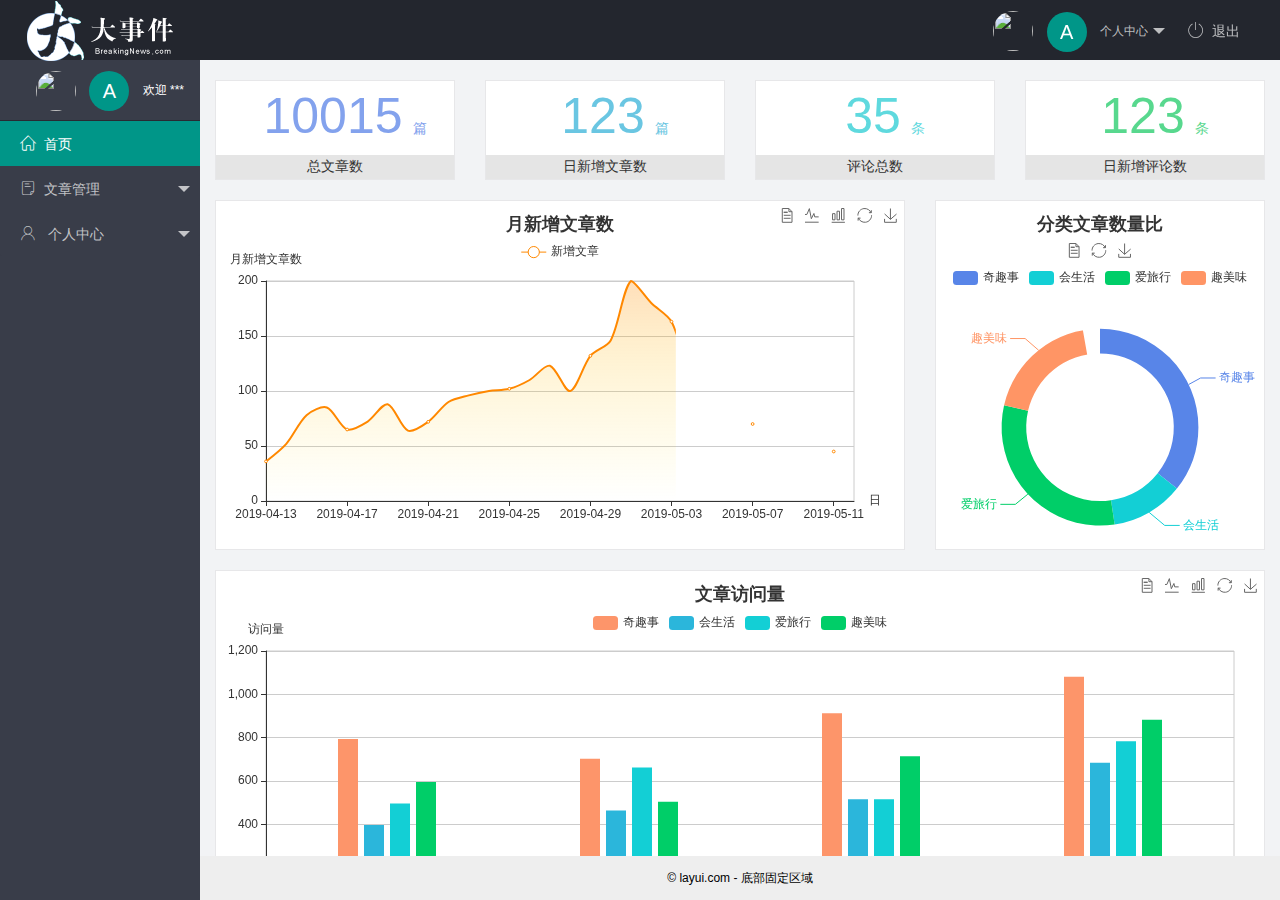
==== commit d8307a1d: "完成个人中心功能" ====
--- a/index.html
+++ b/index.html
@@ -26,9 +26,9 @@
             个人中心
           </a>
           <dl class="layui-nav-child">
-            <dd><a href="">基本资料</a></dd>
-            <dd><a href="">更换头像</a></dd>
-            <dd><a href="">重置密码</a></dd>
+            <dd><a href="/user/user_info.html" target="fm">基本资料</a></dd>
+            <dd><a href="/user/user_avatar.html" target="fm">更换头像</a></dd>
+            <dd><a href="/user/user_pwd.html" target="fm">重置密码</a></dd>
           </dl>
         </li>
         <li class="layui-nav-item">
@@ -61,9 +61,9 @@
           <li class="layui-nav-item">
             <a href="javascript:;"><span class="iconfont icon-user"></span> 个人中心 </a>
             <dl class="layui-nav-child">
-              <dd><a href="javascript:;"><i class="layui-icon layui-icon-app"></i>资本资料</a></dd>
-              <dd><a href="javascript:;"><i class="layui-icon layui-icon-app"></i>更换头像</a></dd>
-              <dd><a href="javascript:;"><i class="layui-icon layui-icon-app"></i>重置密码</a></dd>
+              <dd><a href="/user/user_info.html" target="fm"><i class="layui-icon layui-icon-app"></i>资本资料</a></dd>
+              <dd><a href="/user/user_avatar.html"  target="fm"><i class="layui-icon layui-icon-app"></i>更换头像</a></dd>
+              <dd><a href="/user/user_pwd.html" target="fm"><i class="layui-icon layui-icon-app"></i>重置密码</a></dd>
             </dl>
           </li>
 
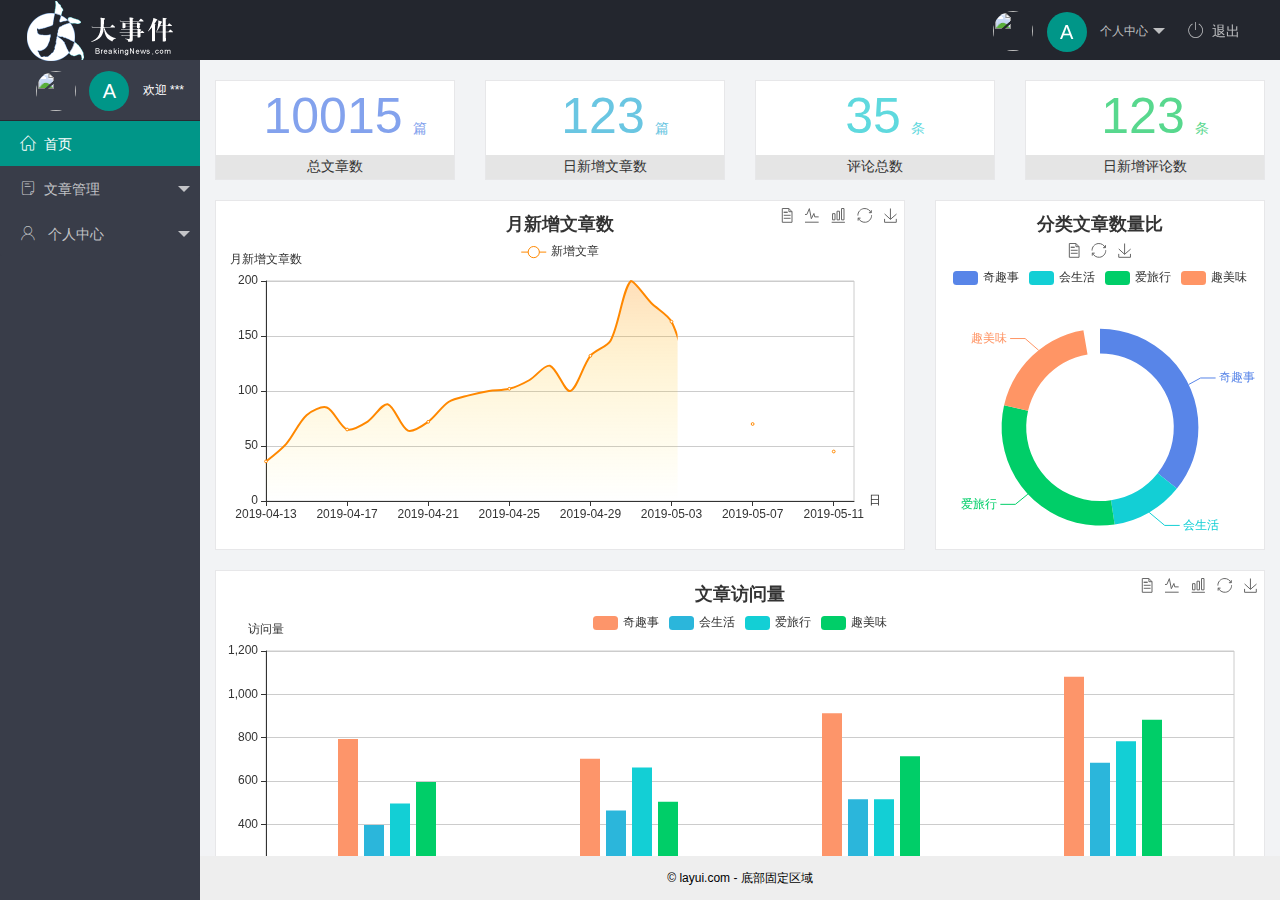
==== commit 4b0c253d: "完成文章管理" ====
--- a/index.html
+++ b/index.html
@@ -53,9 +53,9 @@
           <li class="layui-nav-item">
             <a class="" href="javascript:;"><span class="iconfont icon-16"></span>文章管理</a>
             <dl class="layui-nav-child">
-              <dd><a href="javascript:;"><i class="layui-icon layui-icon-app"></i> 文章类别</a></dd>
-              <dd><a href="javascript:;"><i class="layui-icon layui-icon-app"></i> 文章列表</a></dd>
-              <dd><a href="javascript:;"><i class="layui-icon layui-icon-app"></i> 发布文章</a></dd>
+              <dd><a href="/article/art_cate.html" target="fm"><i class="layui-icon layui-icon-app"></i> 文章类别</a></dd>
+              <dd><a href="/article/art_list.html" target="fm"><i class="layui-icon layui-icon-app"></i> 文章列表</a></dd>
+              <dd><a href="/article/art_pub.html" target="fm"><i class="layui-icon layui-icon-app"></i> 发布文章</a></dd>
             </dl>
           </li>
           <li class="layui-nav-item">
